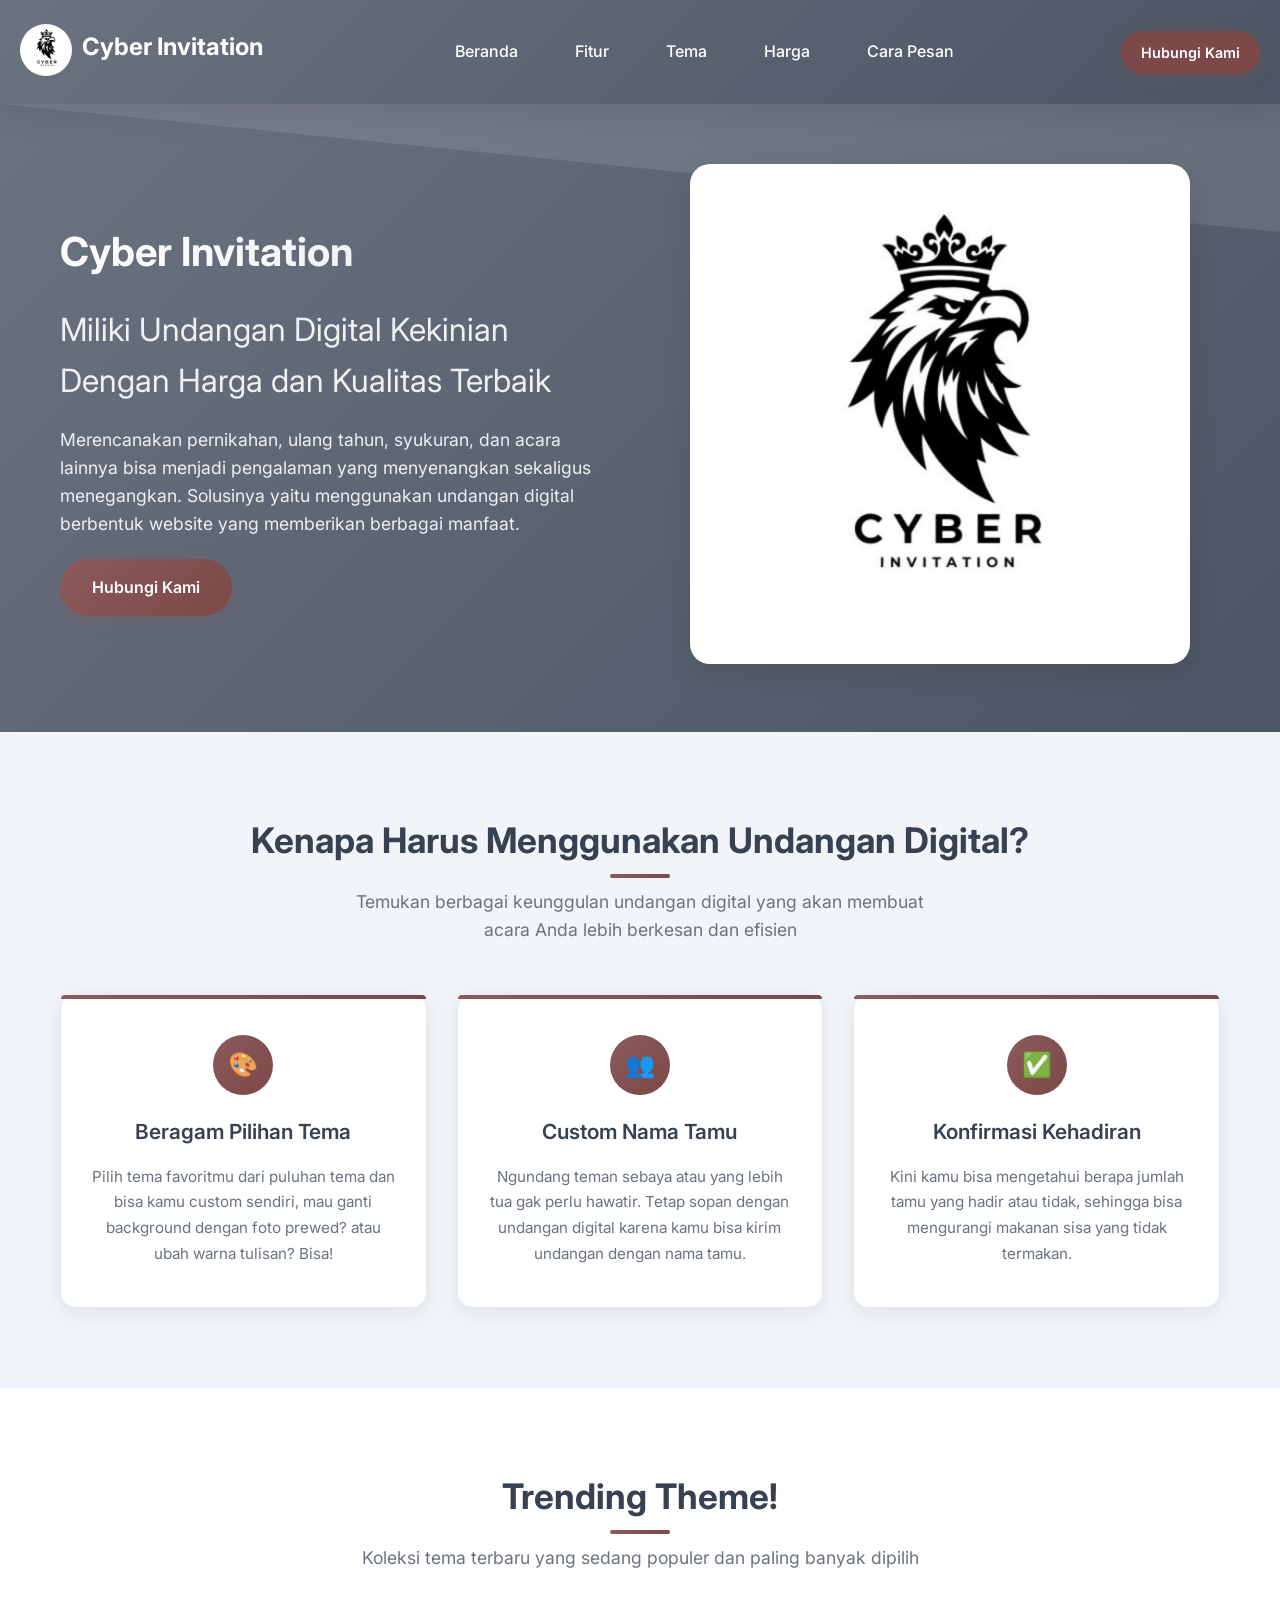
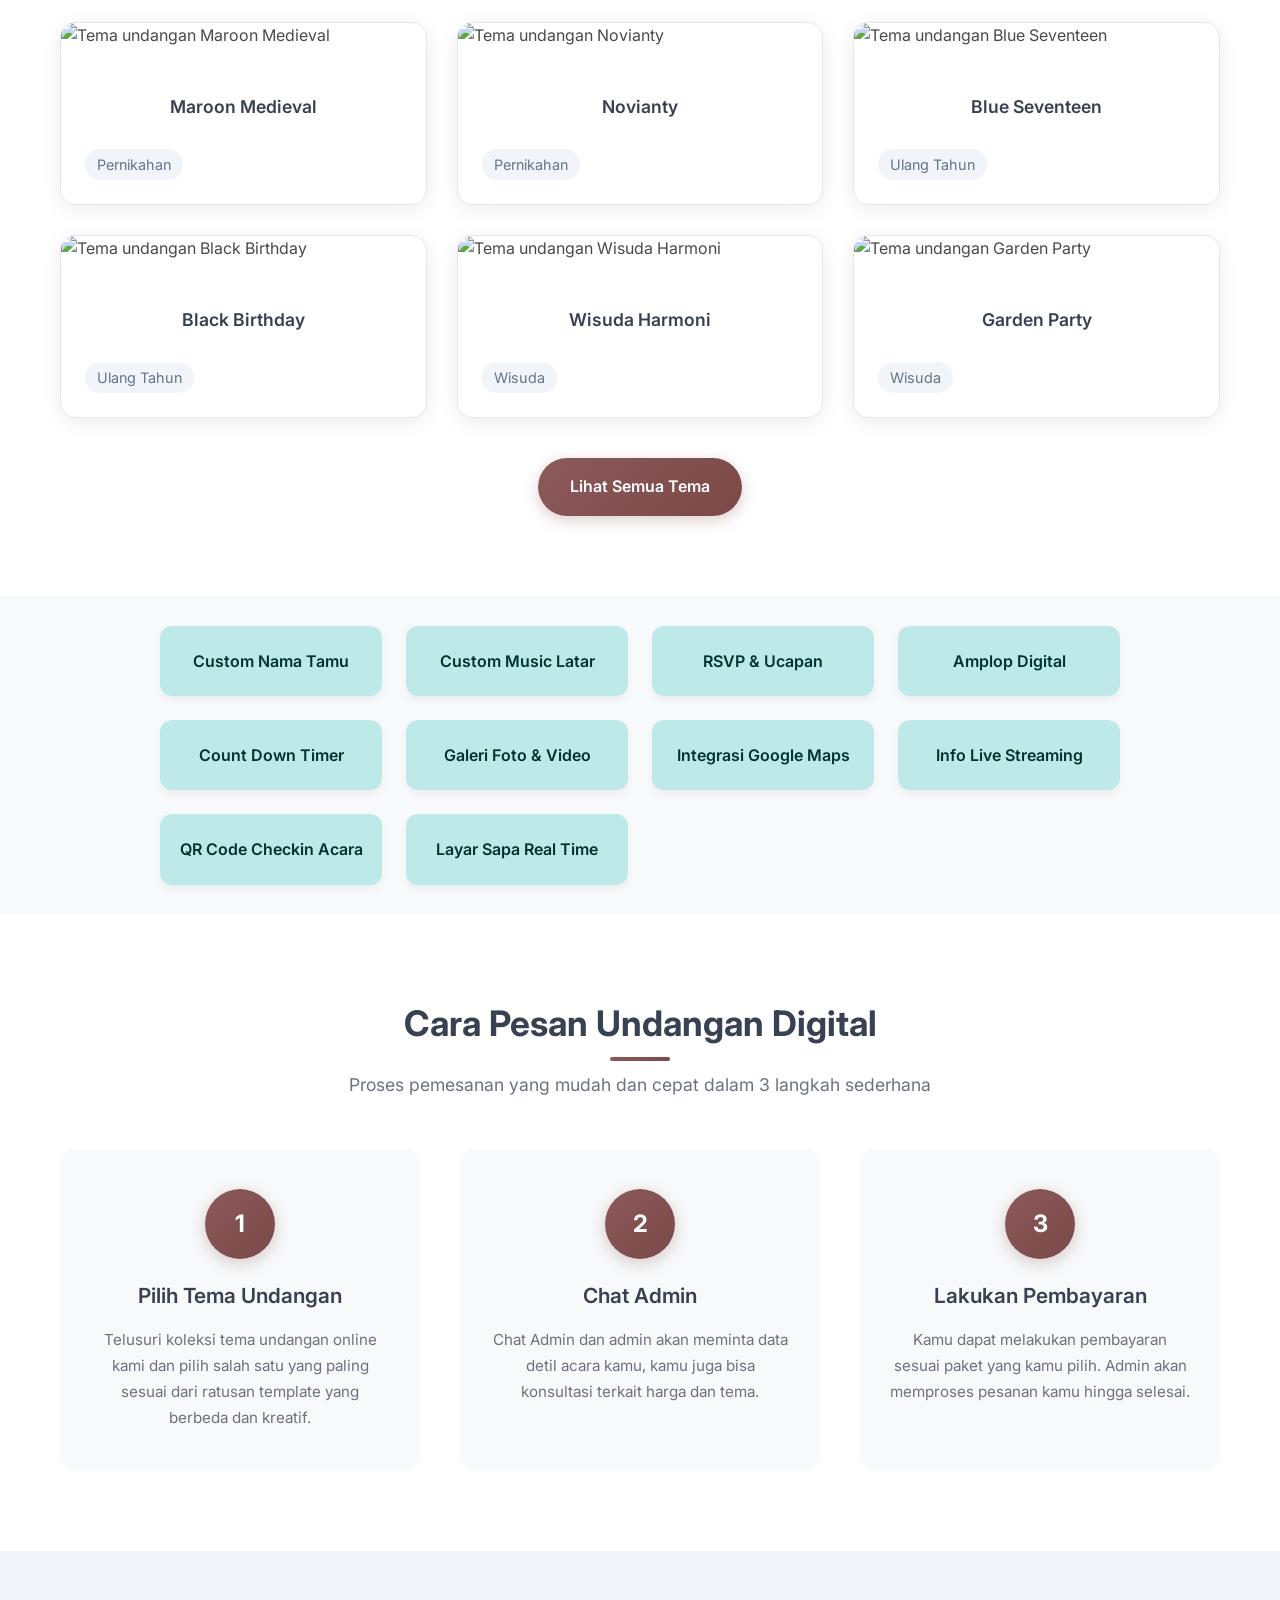
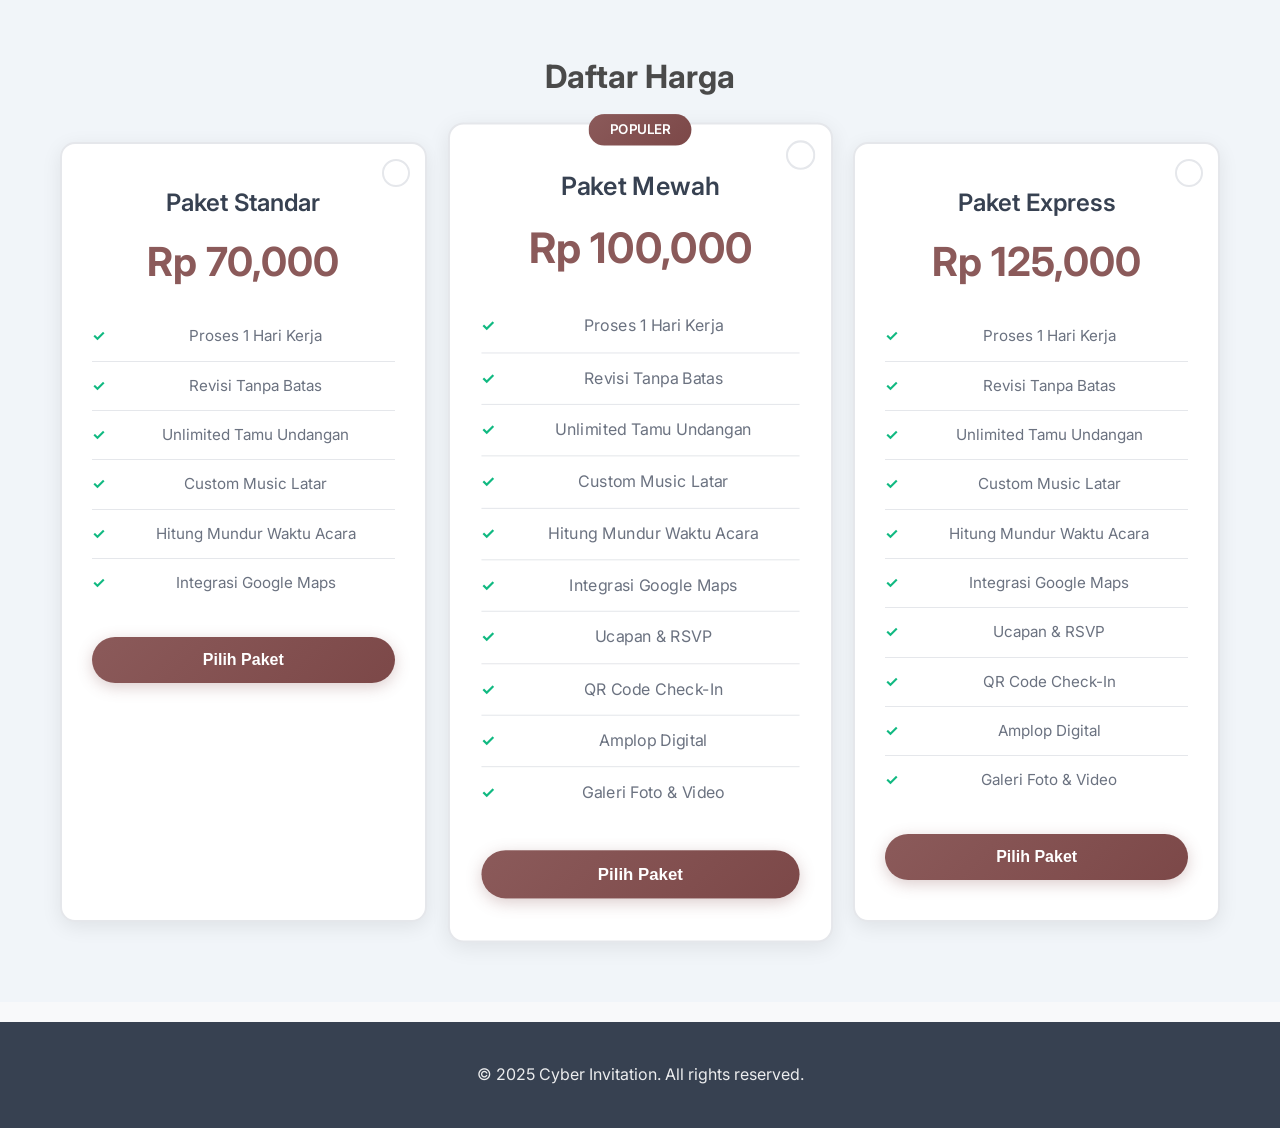
==== index.html @ a854897a "yayaya" ====
<!DOCTYPE html>
<html lang="id">
<head>
    <meta charset="UTF-8">
    <meta name="viewport" content="width=device-width, initial-scale=1.0">
    <title>Cyber Invitation - Undangan Digital Website Terbaik</title>
    <meta name="description" content="Buat undangan digital kekinian dengan harga terjangkau. Fitur lengkap: custom nama tamu, tema beragam, RSVP, amplop digital, dan banyak lagi.">
    <meta name="keywords" content="undangan digital, undangan online, wedding invitation, undangan pernikahan, cyber invitation">
    <script src="https://unpkg.com/lucide@latest"></script>
    
    <!-- Open Graph / Facebook -->
    <meta property="og:type" content="website">
    <meta property="og:title" content="Cyber Invitation - Undangan Digital Website">
    <meta property="og:description" content="Miliki undangan digital kekinian dengan harga dan kualitas terbaik">
    <meta property="og:image" content="/images/favicon.ico">

    <!-- Favicon -->
    <link rel="icon" type="image/x-icon" href="/images/favicon.ico">

    <!-- Alternatif untuk dukungan penuh -->
    <link rel="shortcut icon" href="/images/favicon.ico" type="image/x-icon">

    
    <!-- Preconnect for better performance -->
    <link rel="preconnect" href="https://fonts.googleapis.com">
    <link rel="preconnect" href="https://fonts.gstatic.com" crossorigin>
    <link href="https://fonts.googleapis.com/css2?family=Inter:wght@300;400;500;600;700&display=swap" rel="stylesheet">
    <link rel="stylesheet" href="/styles.css">
</head> <!-- Closing head tag added here -->

<body> <!-- Body tag added here -->
<!-- Navigation Bar -->
    <nav class="navbar" role="navigation" aria-label="Main navigation">
        <div class="navbar-container">
            <a href="/index.html" class="logo" aria-label="Cyber Invitation Home">
                <span class="logo-icon"><img style="width: 52px; height: 52px; border-radius: 100%; margin-top: 9px;" src="/images/CyberInv.Png" alt=""></span>
                <span style="margin-bottom: 9px;">Cyber Invitation</span>
            </a>

            <ul class="nav-links" role="menubar">
                <li role="none"><a href="#home" role="menuitem">Beranda</a></li>
                <li role="none"><a href="#features" role="menuitem">Fitur</a></li>
                <li role="none"><a href="#themes" role="menuitem">Tema</a></li>
                <li role="none"><a href="#pricing" role="menuitem">Harga</a></li>
                <li role="none"><a href="#how-to-order" role="menuitem">Cara Pesan</a></li>
            </ul>
            
            <a href="https://api.whatsapp.com/send/?phone=%2B6287845287592&text=Halo%2C%20saya%20tertarik%20dengan%20layanan%20undangan%20digital%20Cyber%20Invitation&type=phone_number&app_absent=0" class="nav-button" aria-label="Hubungi kami melalui WhatsApp">
                Hubungi Kami
            </a>
            
            <button class="hamburger" aria-label="Toggle navigation menu" aria-expanded="false">
                <span></span>
                <span></span>
                <span></span>
            </button>
        </div>
    </nav>
    
    <!-- Mobile Navigation -->
    <div class="overlay"></div>
    <div class="mobile-nav">
        <button class="close-btn" aria-label="Close navigation menu">×</button>
        <ul class="mobile-nav-links" role="menu">
            <li role="none"><a href="index.html#home" role="menuitem">Beranda</a></li>
            <li role="none"><a href="index.html#features" role="menuitem">Fitur</a></li>
            <li role="none"><a href="index.html#themes" role="menuitem">Tema</a></li>
            <li role="none"><a href="index.html#pricing" role="menuitem">Harga</a></li>
            <li role="none"><a href="index.html#how-to-order" role="menuitem">Cara Pesan</a></li>
            <li role="none">
                <a href="https://api.whatsapp.com/send/?phone=%2B6287845287592&text=Halo%2C%20saya%20tertarik%20dengan%20layanan%20undangan%20digital%20Cyber%20Invitation&type=phone_number&app_absent=0" class="nav-button" role="menuitem">
                    Hubungi Kami
                </a>
            </li>
        </ul>
    </div>

    <!-- Header -->
    <header id="home" class="header" role="banner">
        <div class="container">
            <div class="header-content">
                <div class="header-text loading">
                    <h1>Cyber Invitation</h1>
                    <p style="font-size: 32px;">Miliki Undangan Digital Kekinian Dengan Harga dan Kualitas Terbaik</p>
                    <p>Merencanakan pernikahan, ulang tahun, syukuran, dan acara lainnya bisa menjadi pengalaman yang menyenangkan sekaligus menegangkan. Solusinya yaitu menggunakan undangan digital berbentuk website yang memberikan berbagai manfaat.</p>
                    <a href="https://api.whatsapp.com/send/?phone=%2B6287845287592&text=Halo%2C%20saya%20tertarik%20dengan%20layanan%20undangan%20digital%20Cyber%20Invitation&type=phone_number&app_absent=0" class="cta-button" aria-label="Hubungi kami melalui WhatsApp">
                        Hubungi Kami
                    </a>
                </div>
                <div class="header-image loading">
                    <img src="/images/CyberInv.Png" alt="Contoh undangan digital Cyber Invitation yang elegan dan modern" width="500" height="600">
                </div>
            </div>
        </div>
    </header>

    <!-- Features Section -->
    <section class="features" aria-labelledby="features-title" id="features">
        <div class="container">
            <h2 id="features-title" class="section-title">Kenapa Harus Menggunakan Undangan Digital?</h2>
            <p class="section-subtitle">Temukan berbagai keunggulan undangan digital yang akan membuat acara Anda lebih berkesan dan efisien</p>
            <div class="features-grid">
                <article class="feature-card loading">
                    <div class="feature-icon" aria-hidden="true">🎨</div>
                    <h3>Beragam Pilihan Tema</h3>
                    <p>Pilih tema favoritmu dari puluhan tema dan bisa kamu custom sendiri, mau ganti background dengan foto prewed? atau ubah warna tulisan? Bisa!</p>
                </article>
                <article class="feature-card loading">
                    <div class="feature-icon" aria-hidden="true">👥</div>
                    <h3>Custom Nama Tamu</h3>
                    <p>Ngundang teman sebaya atau yang lebih tua gak perlu hawatir. Tetap sopan dengan undangan digital karena kamu bisa kirim undangan dengan nama tamu.</p>
                </article>
                <article class="feature-card loading">
                    <div class="feature-icon" aria-hidden="true">✅</div>
                    <h3>Konfirmasi Kehadiran</h3>
                    <p>Kini kamu bisa mengetahui berapa jumlah tamu yang hadir atau tidak, sehingga bisa mengurangi makanan sisa yang tidak termakan.</p>
                </article>
            </div>
        </div>
    </section>

    <!-- Theme Gallery -->
    <section class="themes" aria-labelledby="themes-title" id="themes">
        <div class="container">
            <h2 id="themes-title" class="section-title">Trending Theme!</h2>
            <p class="section-subtitle">Koleksi tema terbaru yang sedang populer dan paling banyak dipilih</p>
            <div class="theme-grid">
                <article class="theme-card loading">
                    <img src="https://kuladigital.webinvit.id/themes/maroon-medieval/maroon-medieval.jpg" alt="Tema undangan Maroon Medieval" class="theme-image" width="300" height="200" loading="lazy">
                    <div class="theme-info">
                        <h3 class="theme-name">Maroon Medieval</h3>
                        <p class="theme-category">Pernikahan</p>
                    </div>
                    <div class="theme-overlay">
                        <div class="theme-overlay-content">
                            <h3>Maroon Medieval</h3>
                            <a href="https://kuladigital.webinvit.id/preview/maroon-medieval" class="view-demo-btn">Lihat Demo</a>
                        </div>
                    </div>
                </article>
                <article class="theme-card loading">
                    <img src="https://kuladigital.webinvit.id/themes/novianty/novianty.webp" alt="Tema undangan Novianty" class="theme-image" width="300" height="200" loading="lazy">
                    <div class="theme-info">
                        <h3 class="theme-name">Novianty</h3>
                        <p class="theme-category">Pernikahan</p>
                    </div>
                    <div class="theme-overlay">
                        <div class="theme-overlay-content">
                            <h3>Novianty</h3>
                            <a href="https://kuladigital.webinvit.id/preview/novianty" class="view-demo-btn">Lihat Demo</a>
                        </div>
                    </div>
                </article>
                <article class="theme-card loading">
                    <img src="https://kuladigital.webinvit.id/themes/blue-seventeen/blue-seventeen.jpg" alt="Tema undangan Blue Seventeen" class="theme-image" width="300" height="200" loading="lazy">
                        <div class="theme-info">
                            <h3 class="theme-name">Blue Seventeen</h3>
                            <p class="theme-category">Ulang Tahun</p>
                        </div>
                        <div class="theme-overlay">
                            <div class="theme-overlay-content">
                                <h3>Blue Seventeen</h3>
                                <a href="https://kuladigital.webinvit.id/preview/blue-seventeen" class="view-demo-btn">Lihat Demo</a>
                            </div>
                        </div>
                </article>
                <article class="theme-card loading">
                    <img src="https://kuladigital.webinvit.id/themes/black-birthday/black-birthday.webp" alt="Tema undangan Black Birthday" class="theme-image" width="300" height="200" loading="lazy">
                    <div class="theme-info">
                        <h3 class="theme-name">Black Birthday</h3>
                        <p class="theme-category">Ulang Tahun</p>
                    </div>
                    <div class="theme-overlay">
        <div class="theme-overlay-content">
            <h3>Black Birthday</h3>
            <a href="https://kuladigital.webinvit.id/preview/black-birthday" class="view-demo-btn">Lihat Demo</a>
        </div>
    </div>

                </article>
                <article class="theme-card loading">
                     <img src="https://kuladigital.webinvit.id/themes/wisuda-harmoni/wisuda-harmoni.jpg" alt="Tema undangan Wisuda Harmoni" class="theme-image" width="300" height="200" loading="lazy">
                        <div class="theme-info">
                            <h3 class="theme-name">Wisuda Harmoni</h3>
                            <p class="theme-category">Wisuda</p>
                        </div>
                            <div class="theme-overlay">
                            <div class="theme-overlay-content">
                                <a href="https://kuladigital.webinvit.id/preview/wisuda-harmoni" class="view-demo-btn">Lihat Demo</a>
                                <h3>Wisuda Harmoni</h3>
                            </div>
                        </div>
                </article>
                <article class="theme-card loading">
                    <img src="https://kuladigital.webinvit.id/themes/garden-party/garden-party.webp" alt="Tema undangan Garden Party" class="theme-image" width="300" height="200" loading="lazy">
                        <div class="theme-info">
                            <h3 class="theme-name">Garden Party</h3>
                            <p class="theme-category">Wisuda</p>
                        </div>
                            <div class="theme-overlay">
                            <div class="theme-overlay-content">
                                <a href="https://kuladigital.webinvit.id/preview/garden-party" class="view-demo-btn">Lihat Demo</a>
                                <h3>Garden Party</h3>
                            </div>
                        </div>
                </article>
            </div>
        <div style="text-align: center; margin-top: 40px;">
                <a href="/tema/tema.html" class="cta-button" aria-label="Lihat semua tema undangan digital">
                    Lihat Semua Tema
                </a>
            </div>
        </div>
    </section>

    <!-- Complete Features -->
     <div class="fitur-container">
    <div class="fitur-item">
      <i data-lucide="contact"></i>
      <p>Custom Nama Tamu</p>
    </div>
    <div class="fitur-item">
      <i data-lucide="music"></i>
      <p>Custom Music Latar</p>
    </div>
    <div class="fitur-item">
      <i data-lucide="message-square-text"></i>
      <p>RSVP & Ucapan</p>
    </div>
    <div class="fitur-item">
      <i data-lucide="wallet-cards"></i>
      <p>Amplop Digital</p>
    </div>
    <div class="fitur-item">
      <i data-lucide="clock"></i>
      <p>Count Down Timer</p>
    </div>
    <div class="fitur-item">
      <i data-lucide="image"></i>
      <p>Galeri Foto & Video</p>
    </div>
    <div class="fitur-item">
      <i data-lucide="map-pin"></i>
      <p>Integrasi Google Maps</p>
    </div>
    <div class="fitur-item">
      <i data-lucide="play-circle"></i>
      <p>Info Live Streaming</p>
    </div>
    <div class="fitur-item">
      <i data-lucide="qr-code"></i>
      <p>QR Code Checkin Acara</p>
    </div>
    <div class="fitur-item">
      <i data-lucide="rss"></i>
      <p>Layar Sapa Real Time</p>
    </div>
  </div>

    <!-- How to Order -->
    <section class="how-to-order" aria-labelledby="how-to-order-title" id="how-to-order">
        <div class="container">
            <h2 id="how-to-order-title" class="section-title">Cara Pesan Undangan Digital</h2>
            <p class="section-subtitle">Proses pemesanan yang mudah dan cepat dalam 3 langkah sederhana</p>
            <div class="steps">
                <article class="step loading">
                    <div class="step-number" aria-hidden="true">1</div>
                    <h3>Pilih Tema Undangan</h3>
                    <p>Telusuri koleksi tema undangan online kami dan pilih salah satu yang paling sesuai dari ratusan template yang berbeda dan kreatif.</p>
                </article>
                <article class="step loading">
                    <div class="step-number" aria-hidden="true">2</div>
                    <h3>Chat Admin</h3>
                    <p>Chat Admin dan admin akan meminta data detil acara kamu, kamu juga bisa konsultasi terkait harga dan tema.</p>
                </article>
                <article class="step loading">
                    <div class="step-number" aria-hidden="true">3</div>
                    <h3>Lakukan Pembayaran</h3>
                    <p>Kamu dapat melakukan pembayaran sesuai paket yang kamu pilih. Admin akan memproses pesanan kamu hingga selesai.</p>
                </article>
            </div>
        </div>
    </section>

    <!-- Pricing -->
   <section class="pricing" id="pricing">
        <div class="container">
            <h2 class="pricing-title">Daftar Harga</h2>
            <div class="pricing-grid">
                <div class="pricing-card" data-package="standar">
                    <h3>Paket Standar</h3>
                    <div class="price">Rp 70,000</div>
                    <ul class="pricing-features">
                        <li>Proses 1 Hari Kerja</li>
                        <li>Revisi Tanpa Batas</li>
                        <li>Unlimited Tamu Undangan</li>
                        <li>Custom Music Latar</li>
                        <li>Hitung Mundur Waktu Acara</li>
                        <li>Integrasi Google Maps</li>
                    </ul>
                    <button class="pricing-button" onclick="selectPackage('standar')">Pilih Paket</button>
                </div>
                <div class="pricing-card" data-package="mewah">
                    <h3>Paket Mewah</h3>
                    <div class="price">Rp 100,000</div>
                    <ul class="pricing-features">
                        <li>Proses 1 Hari Kerja</li>
                        <li>Revisi Tanpa Batas</li>
                        <li>Unlimited Tamu Undangan</li>
                        <li>Custom Music Latar</li>
                        <li>Hitung Mundur Waktu Acara</li>
                        <li>Integrasi Google Maps</li>
                        <li>Ucapan & RSVP</li>
                        <li>QR Code Check-In</li>
                        <li>Amplop Digital</li>
                        <li>Galeri Foto & Video</li>
                    </ul>
                    <button class="pricing-button" onclick="selectPackage('mewah')">Pilih Paket</button>
                </div>
                <div class="pricing-card" data-package="express">
                    <h3>Paket Express</h3>
                    <div class="price">Rp 125,000</div>
                    <ul class="pricing-features">
                        <li>Proses 1 Hari Kerja</li>
                        <li>Revisi Tanpa Batas</li>
                        <li>Unlimited Tamu Undangan</li>
                        <li>Custom Music Latar</li>
                        <li>Hitung Mundur Waktu Acara</li>
                        <li>Integrasi Google Maps</li>
                        <li>Ucapan & RSVP</li>
                        <li>QR Code Check-In</li>
                        <li>Amplop Digital</li>
                        <li>Galeri Foto & Video</li>
                    </ul>
                    <button class="pricing-button" onclick="selectPackage('express')">Pilih Paket</button>
                </div>
            </div>
        </div>
    </section>

    <!-- Footer -->
    <footer class="footer">
        <div class="container">
            <p>&copy; 2025 Cyber Invitation. All rights reserved.</p>
        </div>
    </footer>

    <script>
         let selectedPackage = null;

        function selectPackage(packageName) {
            // Remove selected class from all cards
            document.querySelectorAll('.pricing-card').forEach(card => {
                card.classList.remove('selected');
            });
            
            // Add selected class to clicked card
            const selectedCard = document.querySelector(`[data-package="${packageName}"]`);
            selectedCard.classList.add('selected');
            
            // Store selected package
            selectedPackage = packageName;
            
            // Optional: You can add additional logic here
            console.log(`Selected package: ${packageName}`);
            
            // Redirect to WhatsApp with selected package
            const whatsappMessages = {
            'standar': 'Halo%20Admin%20Arka%2C%20saya%20mau%20order%20Paket%20Standar.%20Mohon%20informasikan%20detail%20dan%20cara%20pembayarannya%20ya.%20Terima%20kasih.',
            'mewah': 'Halo%20Admin%20Arka%2C%20saya%20mau%20order%20Paket%20Mewah.%20Mohon%20informasikan%20detail%20lengkap%20dan%20langkah%20pembayarannya.%20Terima%20kasih%20banyak.',
            'express': 'Halo%20Admin%20Arka%2C%20saya%20mau%20order%20Paket%20Express.%20Mohon%20info%20detail%20layanan%20dan%20cara%20pembayarannya.%20Terima%20kasih.'
        };

            
            const whatsappUrl = `https://api.whatsapp.com/send/?phone=%2B6287845287592&text=${whatsappMessages[packageName]}&type=phone_number&app_absent=0`;
            window.open(whatsappUrl, '_blank');
        }

        // Add click event listeners to cards for better UX
        document.querySelectorAll('.pricing-card').forEach(card => {
            card.addEventListener('click', function(e) {
                // Don't trigger if button was clicked
                if (e.target.classList.contains('pricing-button')) {
                    return;
                }
                
                const packageName = this.dataset.package;
                
                // Remove selected class from all cards
                document.querySelectorAll('.pricing-card').forEach(c => {
                    c.classList.remove('selected');
                });
                
                // Add selected class to clicked card
                this.classList.add('selected');
                selectedPackage = packageName;
            });
        });
        
      // Mobile menu functionality
const hamburger = document.querySelector('.hamburger');
const mobileNav = document.querySelector('.mobile-nav');
const overlay = document.querySelector('.overlay');
const closeBtn = document.querySelector('.close-btn');
const mobileLinks = document.querySelectorAll('.mobile-nav-links a');

hamburger.addEventListener('click', () => {
    mobileNav.classList.add('active');
    overlay.classList.add('active');
    document.body.style.overflow = 'hidden';
});

closeBtn.addEventListener('click', () => {
    mobileNav.classList.remove('active');
    overlay.classList.remove('active');
    document.body.style.overflow = '';
});

overlay.addEventListener('click', () => {
    mobileNav.classList.remove('active');
    overlay.classList.remove('active');
    document.body.style.overflow = '';
});

// Handle link clicks
mobileLinks.forEach(link => {
    link.addEventListener('click', function(e) {
        // Prevent default if it's an anchor link
        if (this.getAttribute('href').startsWith('#')) {
            e.preventDefault();
            
            const target = document.querySelector(this.getAttribute('href'));
            if (target) {
                window.scrollTo({
                    top: target.offsetTop - 80,
                    behavior: 'smooth'
                });
            }
        }
        
        // Close mobile menu
        mobileNav.classList.remove('active');
        overlay.classList.remove('active');
        document.body.style.overflow = '';
        
        // Remove active class from all links
        mobileLinks.forEach(l => l.classList.remove('active-link'));
        
        // Add active class to clicked link
        this.classList.add('active-link');
    });
});

// Optional: Set initial active link based on current URL
function setActiveLink() {
    const currentHash = window.location.hash;
    if (currentHash) {
        mobileLinks.forEach(link => {
            link.classList.remove('active-link');
            if (link.getAttribute('href') === currentHash) {
                link.classList.add('active-link');
            }
        });
    }
}

// Call on page load and when hash changes
window.addEventListener('load', setActiveLink);
window.addEventListener('hashchange', setActiveLink);

        lucide.createIcons();
    </script>
</body>
</html>
---- styles.css ----
/* ================== ROOT VARIABLES ================== */
:root {
  /* Color Variables */
  --primary-color: #8b5a5a;
  --primary-dark: #7c4848;
  --secondary-color: #6b7280;
  --secondary-dark: #4b5563;
  --accent-color: #374151;
  --light-bg: #f8f9fa;
  --light-gray: #f1f5f9;
  --border-color: #e5e7eb;
  --text-color: #4a4a4a;
  --text-light: #6b7280;
  --white: #ffffff;
  --success-color: #10b981;
  
  
  /* Shadow Variables */
  --shadow-light: 0 5px 20px rgba(0,0,0,0.08);
  --shadow-medium: 0 8px 30px rgba(0,0,0,0.1);
  --shadow-heavy: 0 6px 20px rgba(0,0,0,0.3);
  
  /* Shape Variables */
  --border-radius: 15px;
  --border-radius-small: 10px;
  
  /* Animation Variables */
  --transition: all 0.3s cubic-bezier(0.4, 0, 0.2, 1);
}

html {
  scroll-behavior: smooth;
}

/* ================== BASE STYLES ================== */
* {
  margin: 0;
  padding: 0;
  box-sizing: border-box;
}

body {
  font-family: 'Inter', -apple-system, BlinkMacSystemFont, 'Segoe UI', Roboto, sans-serif;
  line-height: 1.6;
  color: var(--text-color);
  background-color: var(--light-bg);
  scroll-behavior: smooth;
  padding: 0;
}

/* Container for centering content */
.container {
  max-width: 1200px;
  margin: 0 auto;
  padding: 0 20px;
}


.fitur-container {
  display: grid;
  grid-template-columns: repeat(auto-fit, minmax(200px, 1fr));
  gap: 24px;
  max-width: 1000px;
  margin: 10px auto;
  padding: 20px;
}

.fitur-item {
  background-color: #bdeae8;
  border-radius: 12px;
  padding: 24px 16px;
  text-align: center;
  transition: transform 0.3s ease, box-shadow 0.3s ease;
  box-shadow: 0 4px 8px rgba(0, 0, 0, 0.05);
}

.fitur-item:hover {
  transform: translateY(-6px);
  box-shadow: 0 6px 12px rgba(0, 0, 0, 0.1);
}

.fitur-item i {
  width: 36px;
  height: 36px;
  color: #003333;
  margin-bottom: 12px;
}

.fitur-item p {
  color: #003333;
  font-weight: 600;
  font-size: 16px;
  margin: 0;
  line-height: 1.4;
}


/* ================== NAVIGATION BAR ================== */
.navbar {
  background: linear-gradient(135deg, var(--secondary-color) 0%, var(--secondary-dark) 100%);
  color: var(--white);
  padding: 15px 20px;
  position: sticky;
  top: 0;
  z-index: 1000;
  box-shadow: var(--shadow-medium);
}

.navbar-container {
  display: flex;
  justify-content: space-between;
  align-items: center;
}

/* Logo styles */
.logo {
  display: flex;
  align-items: center;
  font-size: 1.5rem;
  font-weight: 700;
  color: var(--white);
  text-decoration: none;
}

.logo-icon {
  margin-right: 10px;
  font-size: 1.8rem;
}

/* Navigation links */
.nav-links {
  display: flex;
  list-style: none;
  gap: 2rem;
}

.nav-links li {
  margin-left: 25px;
}

.nav-links a {
  color: var(--white);
  text-decoration: none;
  font-weight: 500;
  transition: var(--transition);
  position: relative;
  padding: 5px 0;
}

/* Navigation link hover effect */
.nav-links a::after {
  content: '';
  position: absolute;
  bottom: 0;
  left: 0;
  width: 0;
  height: 2px;
  background: var(--white);
  transition: var(--transition);
}

.nav-links a:hover::after {
  width: 100%;
}

/* Navigation button | Hubungi Kami Button */
.nav-button {
  display: inline-flex;
  align-items: center;
  justify-content: center;
  background: linear-gradient(135deg, var(--primary-dark), var(--primary-dark));
  color: var(--white);
  padding: 10px 20px;
  border-radius: 50px;
  font-weight: 600;
  transition: var(--transition);
  box-shadow: 0 4px 15px rgba(139, 90, 90, 0.3);
  border: none;
  font-size: 0.9rem;
  cursor: pointer;
  text-decoration: none;
}

.nav-button:hover {
  transform: translateY(-1px);
}

.theme-button-container {
    text-align: center;
    margin-top: 40px;
    width: 100%;
}

.theme-button-container .cta-button {
    display: inline-block; /* Makes the button respect text-align */
}

/* Hamburger menu (mobile) */
.hamburger {
  display: none;
  flex-direction: column;
  justify-content: space-around;
  width: 30px;
  height: 25px;
  background: transparent;
  border: none;
  cursor: pointer;
  padding: 0;
  z-index: 10;
}

.hamburger span {
  width: 100%;
  height: 3px;
  background-color: var(--white);
  border-radius: 10px;
  transition: var(--transition);
}

/* ================== MOBILE NAVIGATION ================== */
.mobile-nav{
  position: fixed;
  top: 0;
  right: -100%;
  height: 100vh;
  width: 280px;
  background: linear-gradient(135deg, var(--secondary-dark) 0%, var(--accent-color) 100%);
  z-index: 1000;
  padding: 80px 30px 30px;
  transition: var(--transition);
  box-shadow: -5px 0 15px rgba(0,0,0,0.2);
}

.mobile-nav.active {
  right: 0;
}

.mobile-nav-links::selection {
  background: rgb(199, 162, 0);
  color: var(--black);
}

.mobile-nav-links {
  list-style: none;
  margin-top: 30px;
}

.mobile-nav-links li {
  margin-bottom: 20px;
}

.mobile-nav-links a {
  color: var(--white);
  text-decoration: none;
  font-size: 1.1rem;
  font-weight: 500;
  display: block;
  padding: 10px;
  border-radius: var(--border-radius-small);
  transition: var(--transition);
}

.mobile-nav-links a:hover {
  background: rgba(255,255,255,0.1);
}

.mobile-nav-links a:active,
.mobile-nav-links a.active-link {
  background: rgb(255, 255, 255);
  color: var(--black);
  font-weight: bold;
  font-style: italic;
}

.close-btn {
  position: absolute;
  top: 20px;
  right: 20px;
  background: transparent;
  border: none;
  color: var(--white);
  font-size: 1.8rem;
  cursor: pointer;
}

/* Overlay for mobile menu */
.overlay {
  position: fixed;
  top: 0;
  left: 0;
  width: 100%;
  height: 100%;
  background: rgba(0,0,0,0.5);
  backdrop-filter: blur(5px);
  z-index: 999;
  display: none;
}

.overlay.active {
  display: block;
}

/* ================== HEADER SECTION ================== */
.header {
  background: linear-gradient(135deg, var(--secondary-color) 0%, var(--secondary-dark) 100%);
  color: var(--white);
  padding: 60px 0;
  position: relative;
  overflow: hidden;
  margin-top: 0;
}

.header::before {
  content: '';
  position: absolute;
  top: 0;
  left: 0;
  right: 0;
  bottom: 0;
  background: url('data:image/svg+xml,<svg xmlns="http://www.w3.org/2000/svg" viewBox="0 0 1000 100" fill="rgba(255,255,255,0.1)"><polygon points="0,0 1000,100 1000,0"/></svg>');
  background-size: cover;
  pointer-events: none;
}

.header-content {
  display: grid;
  grid-template-columns: 1fr 1fr;
  gap: 40px;
  align-items: center;
  position: relative;
  z-index: 1;
}

.header-text {
  animation-delay: 0.2s;
}

.header-image {
  text-align: center;
  animation-delay: 0.4s;
}

.header-image img {
  max-width: 100%;
  height: auto;
  border-radius: 20px;
  box-shadow: var(--shadow-medium);
  transition: var(--transition);
}

.header-image img:hover {
  transform: scale(1.05);
}

.header h1 {
  font-size: clamp(2rem, 4vw, 2.5rem);
  margin-bottom: 20px;
  font-weight: 700;
  background: linear-gradient(135deg, var(--white) 0%, #e5e7eb 100%);
  -webkit-background-clip: text;
  -webkit-text-fill-color: transparent;
  background-clip: text;
}

.header p {
  font-size: 1.1rem;
  margin-bottom: 20px;
  opacity: 0.9;
  font-weight: 400;
}

/* Call-to-action button */
.cta-button {
  display: inline-flex;
  align-items: center;
  justify-content: center;
  background: linear-gradient(135deg, var(--primary-color), var(--primary-dark));
  color: var(--white);
  padding: 16px 32px;
  text-decoration: none;
  border-radius: 50px;
  font-weight: 600;
  font-size: 1rem;
  transition: var(--transition);
  box-shadow: 0 4px 15px rgba(139, 90, 90, 0.3);
  position: relative;
  overflow: hidden;
}

.cta-button::before {
  content: '';
  position: absolute;
  top: 0;
  left: -100%;
  width: 100%;
  height: 100%;
  background: linear-gradient(90deg, transparent, rgba(255,255,255,0.2), transparent);
  transition: var(--transition);
}

.cta-button:hover::before {
  left: 100%;
}

.cta-button:hover {
  transform: translateY(-2px);
  box-shadow: var(--shadow-heavy);
}

/* ================== FEATURES SECTION ================== */
.features {
  padding: 80px 0;
  background: var(--light-gray);
}

.section-title {
  text-align: center;
  font-size: clamp(1.8rem, 4vw, 2.2rem);
  margin-bottom: 20px;
  color: var(--accent-color);
  font-weight: 700;
  position: relative;
}

.section-title::after {
  content: '';
  position: absolute;
  bottom: -10px;
  left: 50%;
  transform: translateX(-50%);
  width: 60px;
  height: 4px;
  background: linear-gradient(135deg, var(--primary-color), var(--primary-dark));
  border-radius: 2px;
}

.section-subtitle {
  text-align: center;
  font-size: 1.1rem;
  color: var(--text-light);
  margin-bottom: 50px;
  max-width: 600px;
  margin-left: auto;
  margin-right: auto;
}

.features-grid {
  display: grid;
  grid-template-columns: repeat(auto-fit, minmax(320px, 1fr));
  gap: 30px;
  margin-top: 50px;
}

.feature-card {
  background: var(--white);
  padding: 40px 30px;
  border-radius: var(--border-radius);
  text-align: center;
  box-shadow: var(--shadow-light);
  transition: var(--transition);
  border: 1px solid var(--border-color);
  position: relative;
}

.feature-card::before {
  content: '';
  position: absolute;
  top: 0;
  left: 0;
  right: 0;
  height: 4px;
  background: linear-gradient(135deg, var(--primary-color), var(--primary-dark));
  border-radius: var(--border-radius) var(--border-radius) 0 0;
}

.feature-card:hover {
  transform: translateY(-8px);
  box-shadow: var(--shadow-medium);
}

.feature-icon {
  width: 60px;
  height: 60px;
  background: linear-gradient(135deg, var(--primary-color), var(--primary-dark));
  border-radius: 50%;
  display: flex;
  align-items: center;
  justify-content: center;
  margin: 0 auto 20px;
  font-size: 24px;
  color: var(--white);
}

.feature-card h3 {
  color: var(--accent-color);
  margin-bottom: 15px;
  font-size: 1.3rem;
  font-weight: 600;
}

.feature-card p {
  color: var(--text-light);
  line-height: 1.7;
  font-size: 0.95rem;
}

/* ================== THEMES GALLERY ================== */
.themes {
  padding: 80px 0;
  background: var(--white);
}

.theme-grid {
  display: grid;
  grid-template-columns: repeat(auto-fit, minmax(280px, 1fr));
  gap: 30px;
}

.theme-card {
  background: var(--white);
  border-radius: var(--border-radius);
  overflow: hidden;
  box-shadow: var(--shadow-light);
  transition: var(--transition);
  border: 1px solid var(--border-color);
}

.theme-card:hover {
  transform: translateY(-5px);
  box-shadow: var(--shadow-medium);
}

.theme-card img {
  width: 100%;
  height: 200px;
  object-fit: cover;
  transition: var(--transition);
}

.theme-card:hover img {
  transform: scale(1.05);
}

.theme-card h3 {
  padding: 20px;
  text-align: center;
  color: var(--accent-color);
  font-size: 1.1rem;
  font-weight: 600;
}

.search-container {
            max-width: 600px;
            margin: 0 auto 3rem;
            position: relative;
        }

        .search-wrapper {
            position: relative;
            display: flex;
            align-items: center;
            background: white;
            border-radius: 50px;
            padding: 0.75rem 1.5rem;
            box-shadow: 0 4px 20px rgba(0, 0, 0, 0.1);
            border: 2px solid transparent;
            transition: all 0.3s ease;
        }

        .search-wrapper:focus-within {
            border-color: #2563eb;
            box-shadow: 0 8px 30px rgba(37, 99, 235, 0.2);
        }

        .search-icon {
            color: #64748b;
            margin-right: 0.75rem;
            font-size: 1.2rem;
        }

        .search-input {
            flex: 1;
            border: none;
            outline: none;
            font-size: 1rem;
            color: #374151;
            background: transparent;
        }

        .search-input::placeholder {
            color: #94a3b8;
        }

        .clear-search {
            background: none;
            border: none;
            color: #64748b;
            cursor: pointer;
            font-size: 1.2rem;
            padding: 0.25rem;
            border-radius: 50%;
            transition: all 0.3s ease;
            opacity: 0;
            visibility: hidden;
        }

        .clear-search.visible {
            opacity: 1;
            visibility: visible;
        }

        .clear-search:hover {
            background: #f1f5f9;
            color: #374151;
        }

        /* Filter Buttons */
        .filter-buttons {
            display: grid;
            justify-content: center;
            gap: 12px;
            margin-bottom: 3rem;
            grid-template-columns: repeat(auto-fit, minmax(200px, 1fr));
            width: 100%;
            padding: 10px 20px;
        }

        .filter-btn {
            background: white;
            border: 2px solid #e2e8f0;
            color: #64748b;
            padding: 10px 20px;
            border-radius: 5px;
            cursor: pointer;
            transition: all 0.3s ease;
            font-weight: 500;
            font-family: 'Inter', sans-serif;
            font-weight: 500;
            font-size: 14px;
        }

        .filter-btn:hover,
        .filter-btn.active {
            background: #000000;
            border-color: #000000;
            color: white;
            transform: translateY(-2px);
            box-shadow: 0 4px 15px rgba(37, 99, 235, 0.3);
        }

        .themes-grid {
            display: grid;
            grid-template-columns: repeat(auto-fit, minmax(300px, 1fr));
            gap: 2rem;
        }

        .theme-card {
            background: white;
            border-radius: 15px;
            overflow: hidden;
            box-shadow: 0 4px 20px rgba(0, 0, 0, 0.08);
            transition: all 0.3s ease;
            position: relative;
            cursor: pointer;
        }

        .theme-card:hover {
            transform: translateY(-5px);
            box-shadow: 0 12px 40px rgba(0, 0, 0, 0.15);
        }

        .theme-card.hidden {
            display: none;
        }

        .theme-image {
            width: 100%;
            height: 200px;
            object-fit: cover;
            transition: transform 0.3s ease;
        }

        .theme-card:hover .theme-image {
            transform: scale(1.05);
        }

        .theme-info {
            padding: 1.5rem;
        }

        .theme-name {
            font-size: 1.25rem;
            font-weight: 600;
            color: #1e293b;
            margin-bottom: 0.5rem;
        }

        .theme-category {
            color: #64748b;
            font-size: 0.9rem;
            background: #f1f5f9;
            padding: 0.25rem 0.75rem;
            border-radius: 15px;
            display: inline-block;
        }

        .theme-overlay {
            position: absolute;
            top: 0;
            left: 0;
            right: 0;
            bottom: 0;
            background: rgba(37, 99, 235, 0.9);
            display: flex;
            align-items: center;
            justify-content: center;
            opacity: 0;
            visibility: hidden;
            transition: all 0.3s ease;
        }

        .theme-card:hover .theme-overlay {
            opacity: 1;
            visibility: visible;
        }

        .theme-overlay-content {
            text-align: center;
            color: white;
        }

        .theme-overlay-content h3 {
            font-size: 1.5rem;
            margin-bottom: 1rem;
        }

        
        .themes-header {
            text-align: center;
            margin-bottom: 3rem;
        }

        .themes-header h2 {
            padding: 1rem 0;
            font-size: 2.5rem;
            font-weight: 700;
            color: #1e293b;
            margin-bottom: 1rem;
        }

        .themes-header p {
            font-size: 1.2rem;
            color: #64748b;
            max-width: 600px;
            margin: 0 auto;
        }

        .view-demo-btn {
            background: white;
            color: #2563eb;
            padding: 0.75rem 1.5rem;
            border-radius: 25px;
            text-decoration: none;
            font-weight: 500;
            transition: all 0.3s ease;
        }

        .view-demo-btn:hover {
            background: #f8fafc;
            transform: scale(1.05);
        }

        .no-results {
            text-align: center;
            padding: 3rem;
            color: #64748b;
            display: none;
        }

        .no-results.visible {
            display: block;
        }

        .no-results h3 {
            font-size: 1.5rem;
            margin-bottom: 1rem;
            color: #374151;
        }

        .no-results p {
            font-size: 1rem;
            color: #6b7280;
        }

/* ================== COMPLETE FEATURES ================== */
.complete-features {
  padding: 80px 0;
  background: var(--light-gray);
}

.features-list {
  display: grid;
  grid-template-columns: repeat(auto-fit, minmax(320px, 1fr));
  gap: 20px;
  margin-top: 40px;
}

.feature-item {
  background: var(--white);
  padding: 20px;
  border-radius: var(--border-radius-small);
  box-shadow: var(--shadow-light);
  display: flex;
  align-items: center;
  transition: var(--transition);
  border: 1px solid var(--border-color);
}

.feature-item:hover {
  transform: translateX(5px);
  box-shadow: var(--shadow-medium);
}

.feature-item::before {
  content: "✓";
  color: var(--success-color);
  font-weight: bold;
  margin-right: 15px;
  font-size: 1.2rem;
  flex-shrink: 0;
}

/* ================== HOW TO ORDER STEPS ================== */
.how-to-order {
  padding: 80px 0;
  background: var(--white);
}

.steps {
  display: grid;
  grid-template-columns: repeat(auto-fit, minmax(300px, 1fr));
  gap: 40px;
}

.step {
  text-align: center;
  padding: 40px 30px;
  background: var(--light-bg);
  border-radius: var(--border-radius);
  transition: var(--transition);
  position: relative;
}

.step:hover {
  transform: translateY(-5px);
  box-shadow: var(--shadow-light);
}

.step-number {
  display: inline-flex;
  align-items: center;
  justify-content: center;
  width: 70px;
  height: 70px;
  background: linear-gradient(135deg, var(--primary-color), var(--primary-dark));
  color: var(--white);
  border-radius: 50%;
  font-size: 1.5rem;
  font-weight: bold;
  margin-bottom: 20px;
  box-shadow: 0 4px 15px rgba(139, 90, 90, 0.3);
}

.step h3 {
  color: var(--accent-color);
  margin-bottom: 15px;
  font-size: 1.3rem;
  font-weight: 600;
}

.step p {
  color: var(--text-light);
  line-height: 1.7;
  font-size: 0.95rem;
}

/* ================== PRICING SECTION ================== */
.pricing {
  padding: 80px 0;
  background: var(--light-gray);
}

.pricing-title {
  font-size: 2rem;
  margin-bottom: 20px;
  text-align: center;
  padding: 20px;
}

.pricing-grid {
  display: grid;
  grid-template-columns: repeat(auto-fit, minmax(320px, 1fr));
  gap: 30px;
}

.pricing-card {
  background: var(--white);
  border-radius: var(--border-radius);
  padding: 40px 30px;
  text-align: center;
  box-shadow: var(--shadow-light);
  transition: var(--transition);
  border: 2px solid var(--border-color);
  position: relative;
  cursor: pointer;
  user-select: none;
}

.pricing-card.selected {
  border-color: var(--primary-color);
  box-shadow: 0 0 0 3px rgba(139, 90, 90, 0.2);
  transform: translateY(-5px);
}

/* Popular pricing card */
.pricing-card:nth-child(2) {
  transform: scale(1.05);
}

.pricing-card:nth-child(2)::before {
  content: 'POPULER';
  position: absolute;
  top: -10px;
  left: 50%;
  transform: translateX(-50%);
  background: linear-gradient(135deg, var(--primary-color), var(--primary-dark));
  color: var(--white);
  padding: 5px 20px;
  border-radius: 20px;
  font-size: 0.8rem;
  font-weight: 600;
}

.pricing-card:hover {
  transform: translateY(-5px);
  box-shadow: var(--shadow-medium);
}

.pricing-card:nth-child(2):hover {
  transform: scale(1.05) translateY(-5px);
}

.pricing-card.selected:nth-child(2) {
  transform: scale(1.05) translateY(-5px);
}

.pricing-card h3 {
  color: var(--accent-color);
  font-size: 1.5rem;
  margin-bottom: 20px;
  font-weight: 600;
}

.price {
  font-size: 2.5rem;
  font-weight: 700;
  color: var(--primary-color);
  margin-bottom: 30px;
  line-height: 1;
}

.pricing-features {
  list-style: none;
  margin-bottom: 30px;
}

.pricing-features li {
  padding: 12px 0;
  color: var(--text-light);
  font-size: 0.95rem;
  border-bottom: 1px solid var(--border-color);
  position: relative;
  padding-left: 25px;
}

.pricing-features li::before {
  content: "✓";
  position: absolute;
  left: 0;
  color: var(--success-color);
  font-weight: bold;
}

.pricing-features li:last-child {
  border-bottom: none;
}

.pricing-button {
  display: inline-flex;
  align-items: center;
  justify-content: center;
  background: linear-gradient(135deg, var(--primary-color), var(--primary-dark));
  color: var(--white);
  padding: 14px 28px;
  text-decoration: none;
  border-radius: 50px;
  font-weight: 600;
  transition: var(--transition);
  box-shadow: 0 4px 15px rgba(139, 90, 90, 0.3);
  width: 100%;
  border: none;
  font-size: 1rem;
  cursor: pointer;
}

.pricing-button:hover {
  transform: translateY(-2px);
  box-shadow: var(--shadow-heavy);
}

/* Pricing card selection indicator */
.pricing-card::after {
  content: '';
  position: absolute;
  top: 15px;
  right: 15px;
  width: 24px;
  height: 24px;
  border-radius: 50%;
  border: 2px solid var(--border-color);
  background: var(--white);
  transition: var(--transition);
}

.pricing-card.selected::after {
  background: var(--primary-color);
  border-color: var(--primary-color);
}

.pricing-card.selected::after {
  background-image: url("data:image/svg+xml,%3Csvg xmlns='http://www.w3.org/2000/svg' viewBox='0 0 24 24' fill='white'%3E%3Cpath d='M9 16.17L4.83 12l-1.42 1.41L9 19 21 7l-1.41-1.41z'/%3E%3C/svg%3E");
  background-size: 16px;
  background-position: center;
  background-repeat: no-repeat;
}

/* ================== FOOTER ================== */
.footer {
  background: var(--accent-color);
  color: var(--white);
  padding: 40px 0;
  margin-top: 20px;
  text-align: center;
}

.footer p {
  opacity: 0.9;
}

/* ================== ACCESSIBILITY ================== */
/* Screen reader only text */
.sr-only {
  position: absolute;
  width: 1px;
  height: 1px;
  padding: 0;
  margin: -1px;
  overflow: hidden;
  clip: rect(0, 0, 0, 0);
  white-space: nowrap;
  border: 0;
}

/* Focus styles for accessibility */
.cta-button:focus,
.pricing-button:focus,
.nav-button:focus {
  outline: 2px solid var(--primary-color);
  outline-offset: 2px;
}

/* Loading animation */
.loading {
  opacity: 0;
  transform: translateY(20px);
  animation: fadeInUp 0.8s ease forwards;
}

@keyframes fadeInUp {
  to {
    opacity: 1;
    transform: translateY(0);
  }
}

/* ================== RESPONSIVE DESIGN ================== */
@media (max-width: 968px) {
  .header-content {
    grid-template-columns: 1fr;
    gap: 30px;
    text-align: center;
  }
  
  .header-image {
    order: -1;
  }
  
  /* Navbar adjustments */
  .nav-links {
    display: none;
  }
  
  .nav-button {
    display: none;
  }
  
  .hamburger {
    display: flex;
  }

  .pricing-title {
    font-size: 2rem;
    margin-bottom: 20px;
    text-align: center;
  }
}

@media (max-width: 768px) {
  .container {
    padding: 0 15px;
  }
  
  .features-grid,
  .theme-grid,
  .features-list,
  .steps,
  .pricing-grid {
    grid-template-columns: 1fr;
  }
  
  .pricing-card:nth-child(2) {
    transform: none;
  }
  
  .pricing-card:nth-child(2):hover {
    transform: translateY(-5px);
  }
  
  .pricing-card.selected:nth-child(2) {
    transform: translateY(-5px);
  }

  .pricing-title {
    font-size: 2rem;
    margin-bottom: 20px;
    text-align: center;
  }

  .fitur-container {
    grid-template-columns: 1fr 1fr;
    padding: 10px 15px;
  }
}

@media (max-width: 480px) {
  .header {
    padding: 40px 0;
  }
  
  .feature-card,
  .step,
  .pricing-card {
    padding: 30px 20px;
  }
  
  .theme-card img {
    height: 150px;
  }
  
  .navbar-container {
    padding: 0 15px;
  }
  
  .logo {
    font-size: 1.2rem;
  }

  .pricing-title {
    font-size: 2rem;
    margin-bottom: 20px;
    text-align: center;
  }

  .fitur-container {
    grid-template-columns: 1fr 1fr;
    padding: 10px 15px;
  }

  .filter-buttons {
            display: grid;
            justify-content: center;
            gap: 12px;
            margin-bottom: 3rem;
            grid-template-columns: 1fr 1fr;
}
}
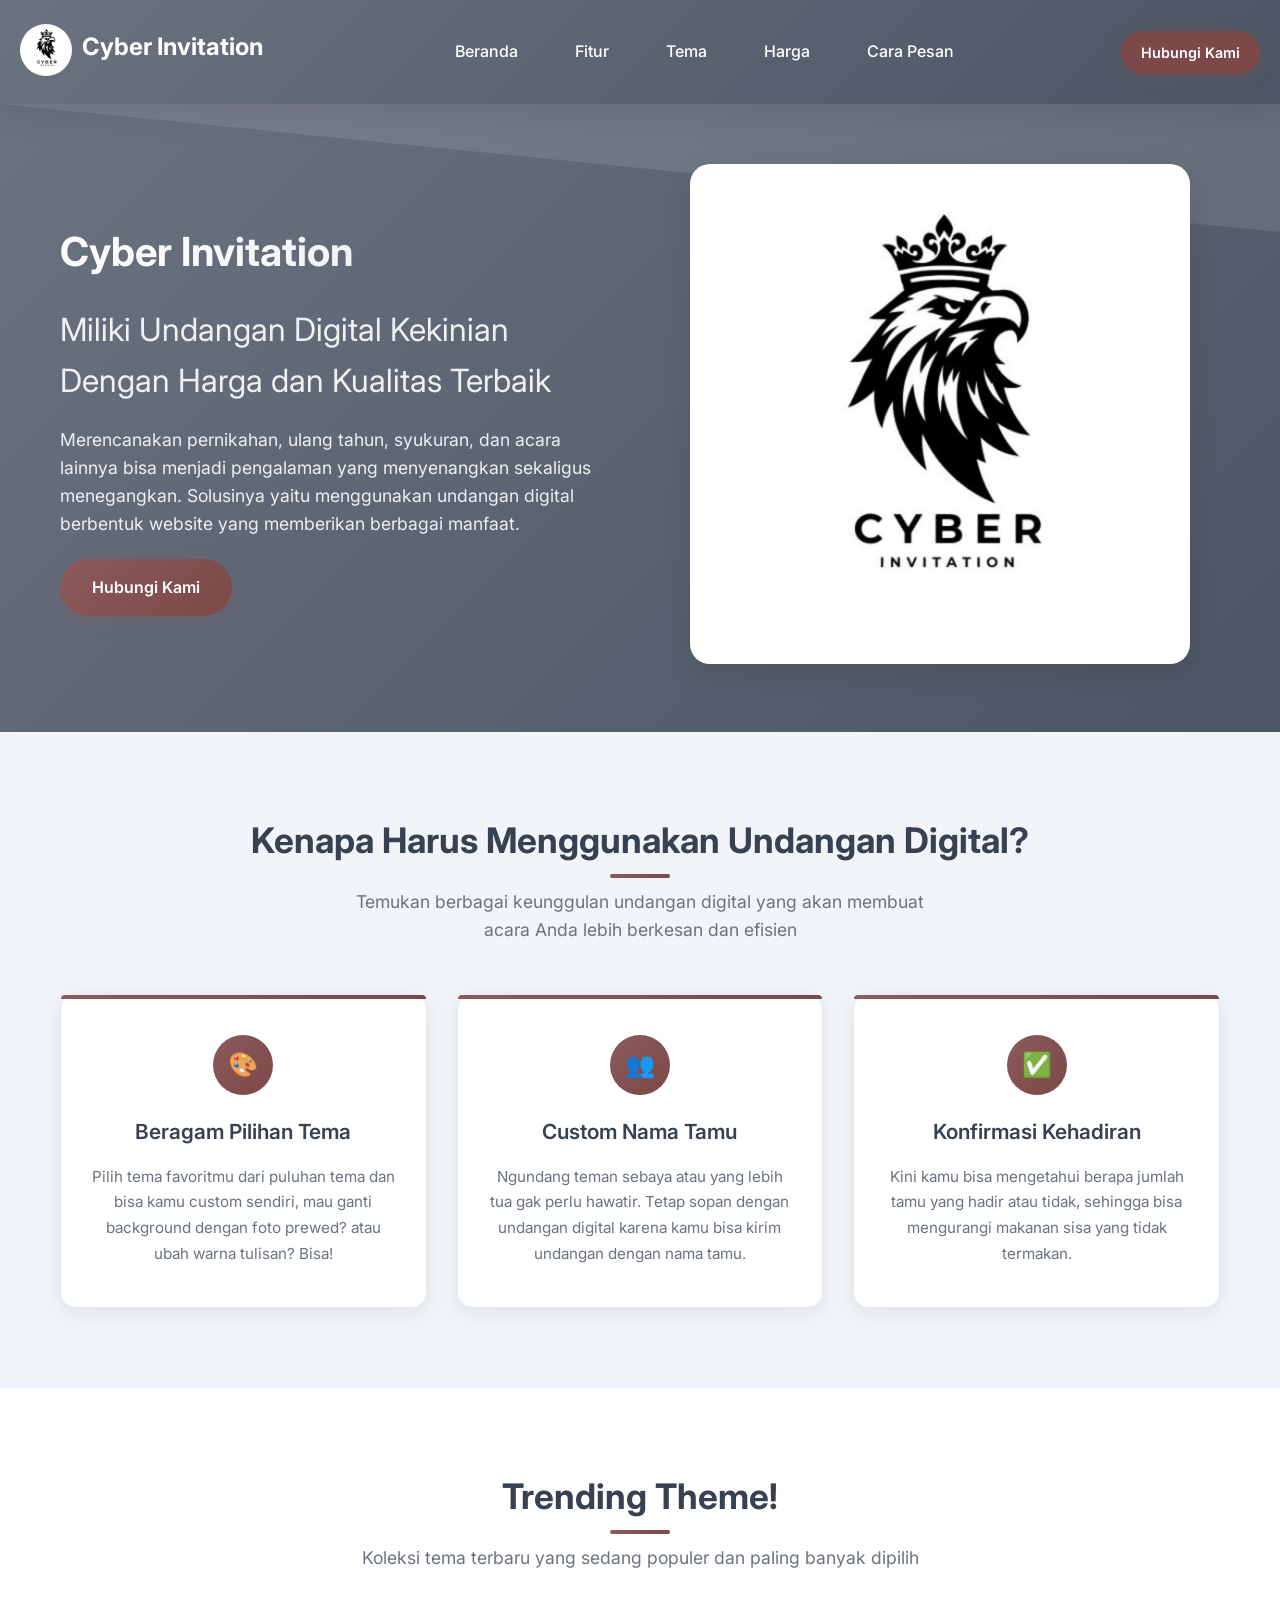
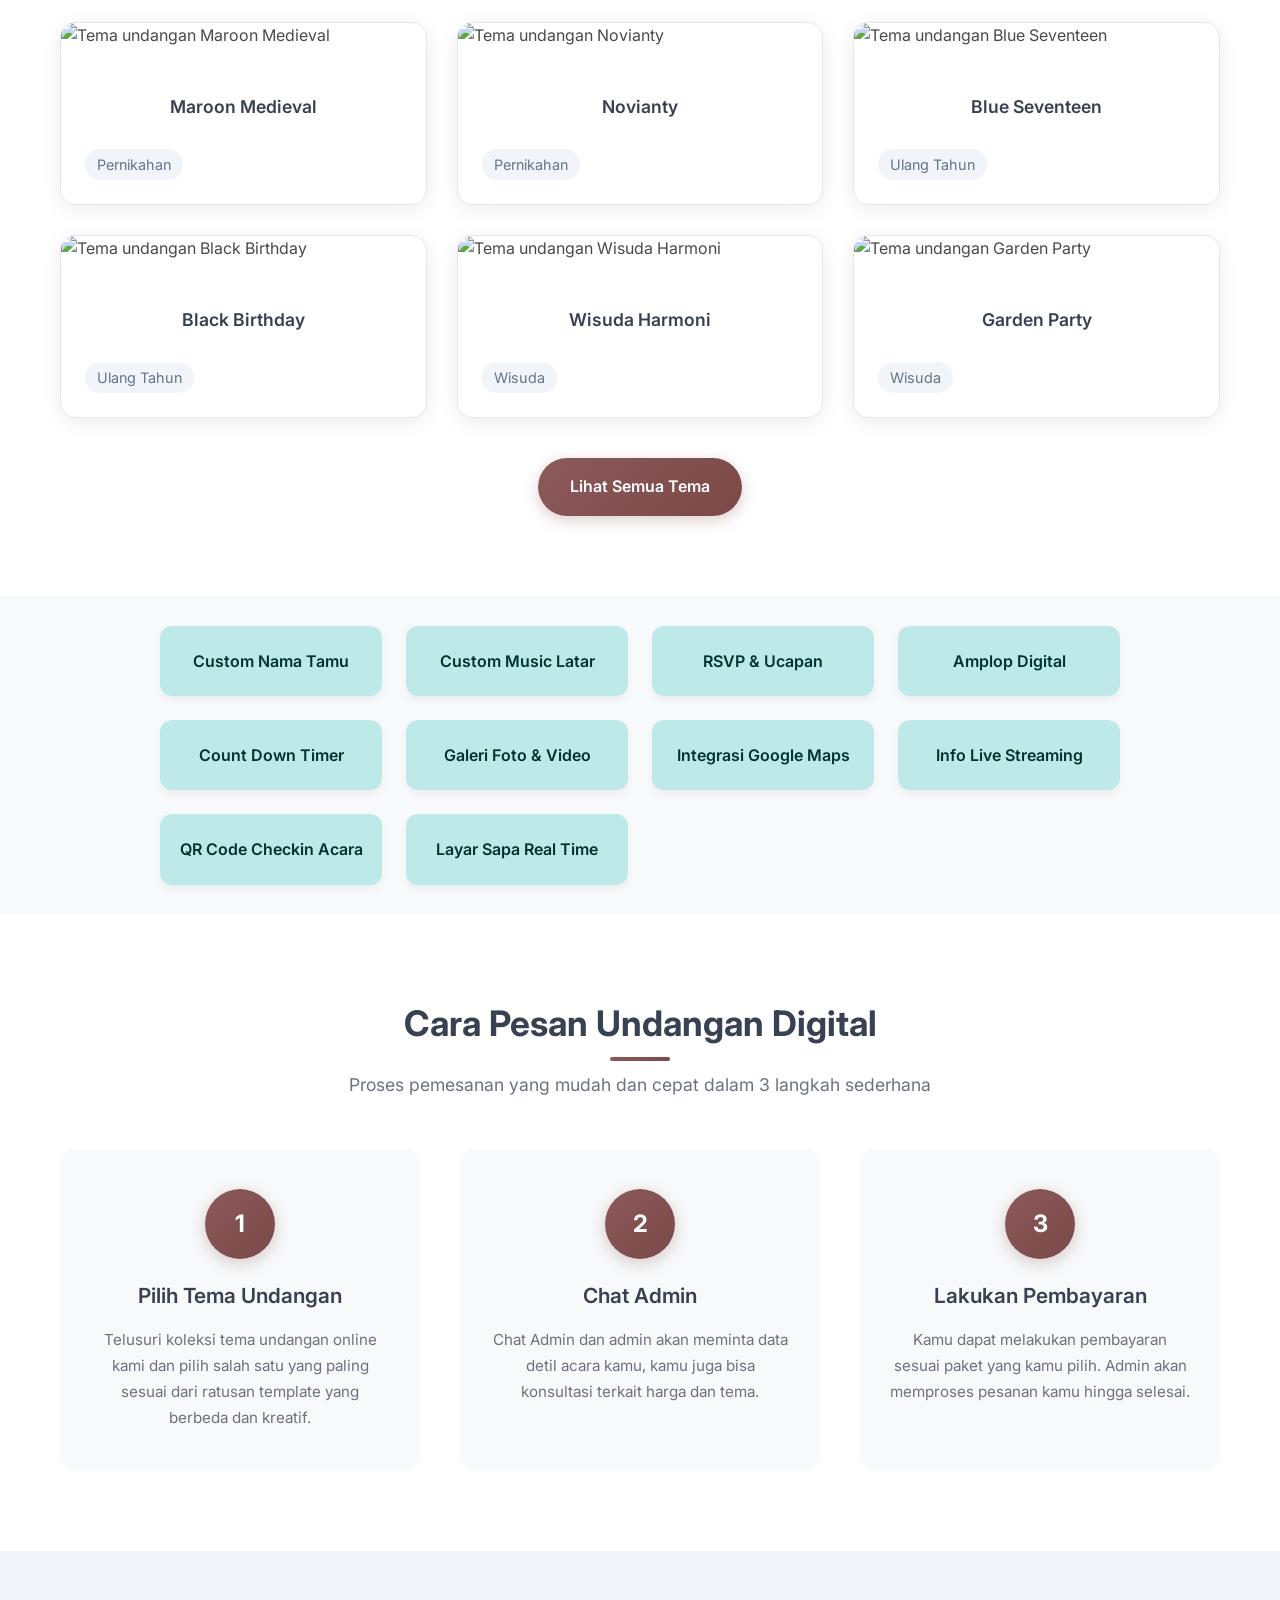
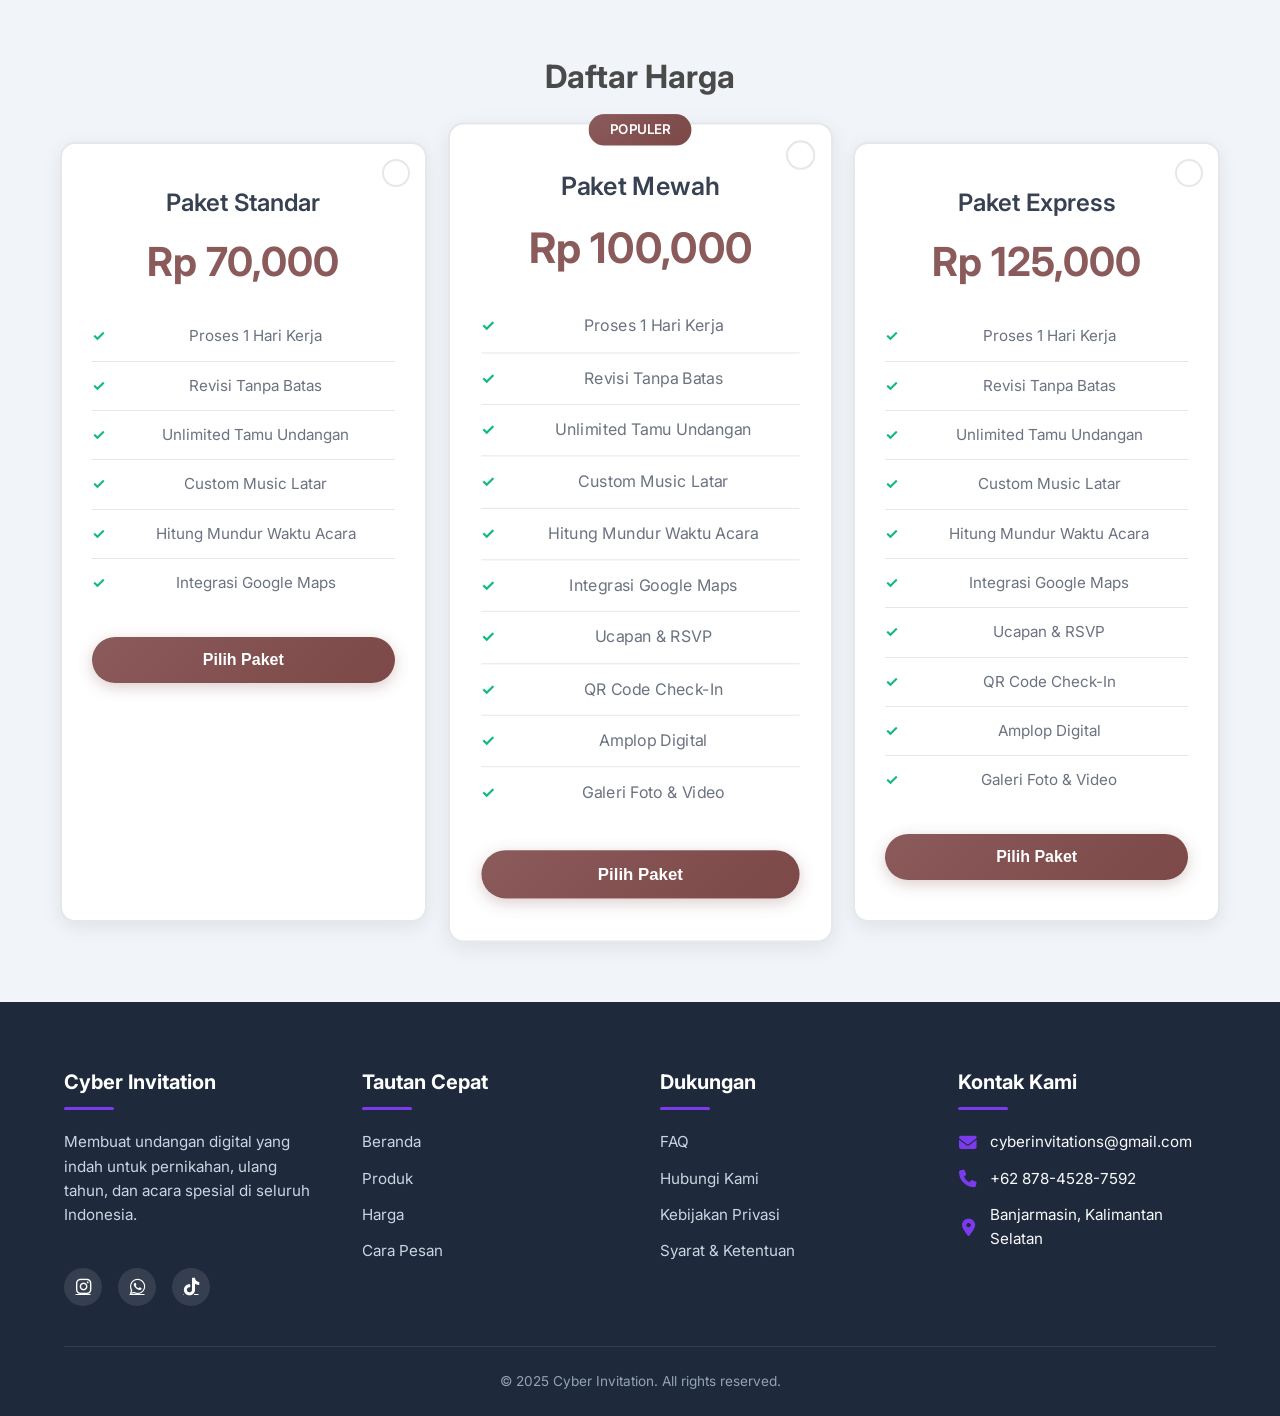
==== commit 6e6a7e2a: "New things" ====
--- a/index.html
+++ b/index.html
@@ -7,7 +7,8 @@
     <meta name="description" content="Buat undangan digital kekinian dengan harga terjangkau. Fitur lengkap: custom nama tamu, tema beragam, RSVP, amplop digital, dan banyak lagi.">
     <meta name="keywords" content="undangan digital, undangan online, wedding invitation, undangan pernikahan, cyber invitation">
     <script src="https://unpkg.com/lucide@latest"></script>
-    
+    <link rel="stylesheet" href="https://cdnjs.cloudflare.com/ajax/libs/font-awesome/6.4.0/css/all.min.css">
+
     <!-- Open Graph / Facebook -->
     <meta property="og:type" content="website">
     <meta property="og:title" content="Cyber Invitation - Undangan Digital Website">
@@ -62,6 +63,10 @@
     <div class="mobile-nav">
         <button class="close-btn" aria-label="Close navigation menu">×</button>
         <ul class="mobile-nav-links" role="menu">
+             <div style="display: flex; margin-left: 10px; margin-top: 20px;" class="logo-name">
+             <img style="width: 52px; height: 52px; border-radius: 100%; margin-bottom: 14px;" src="/images/CyberInv.Png" alt="">
+             <p style="display: flex; color: white; margin-top: 10px; margin-left: 8px;">Cyber Invitations</p>
+             </div>
             <li role="none"><a href="index.html#home" role="menuitem">Beranda</a></li>
             <li role="none"><a href="index.html#features" role="menuitem">Fitur</a></li>
             <li role="none"><a href="index.html#themes" role="menuitem">Tema</a></li>
@@ -339,136 +344,57 @@
     </section>
 
     <!-- Footer -->
-    <footer class="footer">
-        <div class="container">
-            <p>&copy; 2025 Cyber Invitation. All rights reserved.</p>
-        </div>
-    </footer>
-
-    <script>
-         let selectedPackage = null;
-
-        function selectPackage(packageName) {
-            // Remove selected class from all cards
-            document.querySelectorAll('.pricing-card').forEach(card => {
-                card.classList.remove('selected');
-            });
-            
-            // Add selected class to clicked card
-            const selectedCard = document.querySelector(`[data-package="${packageName}"]`);
-            selectedCard.classList.add('selected');
-            
-            // Store selected package
-            selectedPackage = packageName;
-            
-            // Optional: You can add additional logic here
-            console.log(`Selected package: ${packageName}`);
-            
-            // Redirect to WhatsApp with selected package
-            const whatsappMessages = {
-            'standar': 'Halo%20Admin%20Arka%2C%20saya%20mau%20order%20Paket%20Standar.%20Mohon%20informasikan%20detail%20dan%20cara%20pembayarannya%20ya.%20Terima%20kasih.',
-            'mewah': 'Halo%20Admin%20Arka%2C%20saya%20mau%20order%20Paket%20Mewah.%20Mohon%20informasikan%20detail%20lengkap%20dan%20langkah%20pembayarannya.%20Terima%20kasih%20banyak.',
-            'express': 'Halo%20Admin%20Arka%2C%20saya%20mau%20order%20Paket%20Express.%20Mohon%20info%20detail%20layanan%20dan%20cara%20pembayarannya.%20Terima%20kasih.'
-        };
-
-            
-            const whatsappUrl = `https://api.whatsapp.com/send/?phone=%2B6287845287592&text=${whatsappMessages[packageName]}&type=phone_number&app_absent=0`;
-            window.open(whatsappUrl, '_blank');
-        }
-
-        // Add click event listeners to cards for better UX
-        document.querySelectorAll('.pricing-card').forEach(card => {
-            card.addEventListener('click', function(e) {
-                // Don't trigger if button was clicked
-                if (e.target.classList.contains('pricing-button')) {
-                    return;
-                }
-                
-                const packageName = this.dataset.package;
-                
-                // Remove selected class from all cards
-                document.querySelectorAll('.pricing-card').forEach(c => {
-                    c.classList.remove('selected');
-                });
-                
-                // Add selected class to clicked card
-                this.classList.add('selected');
-                selectedPackage = packageName;
-            });
-        });
-        
-      // Mobile menu functionality
-const hamburger = document.querySelector('.hamburger');
-const mobileNav = document.querySelector('.mobile-nav');
-const overlay = document.querySelector('.overlay');
-const closeBtn = document.querySelector('.close-btn');
-const mobileLinks = document.querySelectorAll('.mobile-nav-links a');
-
-hamburger.addEventListener('click', () => {
-    mobileNav.classList.add('active');
-    overlay.classList.add('active');
-    document.body.style.overflow = 'hidden';
-});
-
-closeBtn.addEventListener('click', () => {
-    mobileNav.classList.remove('active');
-    overlay.classList.remove('active');
-    document.body.style.overflow = '';
-});
-
-overlay.addEventListener('click', () => {
-    mobileNav.classList.remove('active');
-    overlay.classList.remove('active');
-    document.body.style.overflow = '';
-});
-
-// Handle link clicks
-mobileLinks.forEach(link => {
-    link.addEventListener('click', function(e) {
-        // Prevent default if it's an anchor link
-        if (this.getAttribute('href').startsWith('#')) {
-            e.preventDefault();
-            
-            const target = document.querySelector(this.getAttribute('href'));
-            if (target) {
-                window.scrollTo({
-                    top: target.offsetTop - 80,
-                    behavior: 'smooth'
-                });
-            }
-        }
-        
-        // Close mobile menu
-        mobileNav.classList.remove('active');
-        overlay.classList.remove('active');
-        document.body.style.overflow = '';
-        
-        // Remove active class from all links
-        mobileLinks.forEach(l => l.classList.remove('active-link'));
-        
-        // Add active class to clicked link
-        this.classList.add('active-link');
-    });
-});
-
-// Optional: Set initial active link based on current URL
-function setActiveLink() {
-    const currentHash = window.location.hash;
-    if (currentHash) {
-        mobileLinks.forEach(link => {
-            link.classList.remove('active-link');
-            if (link.getAttribute('href') === currentHash) {
-                link.classList.add('active-link');
-            }
-        });
-    }
-}
-
-// Call on page load and when hash changes
-window.addEventListener('load', setActiveLink);
-window.addEventListener('hashchange', setActiveLink);
-
-        lucide.createIcons();
-    </script>
+     <footer>
+    <div class="container">
+        <div class="footer-grid">
+            <div class="footer-col">
+                <h3>Cyber Invitation</h3>
+                <p>Membuat undangan digital yang indah untuk pernikahan, ulang tahun, dan acara spesial di seluruh Indonesia.</p>
+                <div class="social-links">
+                    <a href="https://www.instagram.com/cyber_invitation/" target="_blank" aria-label="Instagram">
+                        <i class="fab fa-instagram"></i>
+                    </a>
+                    <a href="https://wa.me/6287845287592" target="_blank" aria-label="WhatsApp">
+                        <i class="fab fa-whatsapp"></i>
+                    </a>
+                    <a href="https://www.tiktok.com/@cyber.invitation?_t=ZS-8ymUFgvVO2W&_r=1" target="_blank" aria-label="TikTok">
+                        <i class="fab fa-tiktok"></i>
+                    </a>
+                </div>
+            </div>
+            <div class="footer-col">
+                <h3>Tautan Cepat</h3>
+                <ul class="footer-links">
+                    <li><a href="#">Beranda</a></li>
+                    <li><a href="#">Produk</a></li>
+                    <li><a href="#">Harga</a></li>
+                    <li><a href="#">Cara Pesan</a></li>
+                </ul>
+            </div>
+            <div class="footer-col">
+                <h3>Dukungan</h3>
+                <ul class="footer-links">
+                    <li><a href="#">FAQ</a></li>
+                    <li><a href="#">Hubungi Kami</a></li>
+                    <li><a href="#">Kebijakan Privasi</a></li>
+                    <li><a href="#">Syarat & Ketentuan</a></li>
+                </ul>
+            </div>
+            <div class="footer-col">
+                <h3>Kontak Kami</h3>
+                <ul class="footer-links">
+                    <li><i class="fas fa-envelope"></i> cyberinvitations@gmail.com</li>
+                    <li><i class="fas fa-phone"></i> +62 878-4528-7592</li>
+                    <li><i class="fas fa-map-marker-alt"></i> Banjarmasin, Kalimantan Selatan</li>
+                </ul>
+            </div>
+        </div>
+        <div class="copyright">
+            <p>&copy; <span id="current-year">2025</span> Cyber Invitation. All rights reserved.</p>
+        </div>
+    </div>
+</footer>
+
+    <script src="script.js"></script>
 </body>
 </html>
--- a/styles.css
+++ b/styles.css
@@ -1203,4 +1203,176 @@
             margin-bottom: 3rem;
             grid-template-columns: 1fr 1fr;
 }
+}
+
+/* Footer Styles */
+footer {
+    background-color: #1e293b;
+    color: #f8fafc;
+    padding: 4rem 0 1.5rem;
+    font-size: 0.95rem;
+    position: relative;
+}
+
+footer .container {
+    max-width: 1200px;
+    margin: 0 auto;
+    padding: 0 1.5rem;
+}
+
+.footer-grid {
+    display: grid;
+    grid-template-columns: repeat(auto-fit, minmax(220px, 1fr));
+    gap: 2.5rem;
+    margin-bottom: 2.5rem;
+}
+
+.footer-col {
+    display: flex;
+    flex-direction: column;
+}
+
+.footer-col h3 {
+    font-size: 1.25rem;
+    margin-bottom: 1.25rem;
+    color: #ffffff;
+    position: relative;
+    padding-bottom: 0.75rem;
+}
+
+.footer-col h3::after {
+    content: '';
+    position: absolute;
+    left: 0;
+    bottom: 0;
+    width: 50px;
+    height: 3px;
+    background-color: #7c3aed;
+    border-radius: 3px;
+}
+
+.footer-col p {
+    color: #cbd5e1;
+    line-height: 1.6;
+    margin-bottom: 1.5rem;
+}
+
+.footer-links {
+    list-style: none;
+    padding: 0;
+    margin: 0;
+}
+
+.footer-links li {
+    margin-bottom: 0.75rem;
+    display: flex;
+    align-items: center;
+}
+
+.footer-links li i {
+    margin-right: 0.75rem;
+    color: #7c3aed;
+    min-width: 20px;
+    text-align: center;
+    font-size: 1.1rem;
+}
+
+.footer-links a {
+    color: #cbd5e1;
+    text-decoration: none;
+    transition: all 0.3s ease;
+    display: inline-block;
+}
+
+.footer-links a:hover {
+    color: #ffffff;
+    transform: translateX(5px);
+}
+
+.social-links {
+    display: flex;
+    gap: 1rem;
+    margin-top: 1rem;
+}
+
+.social-links a {
+    color: #ffffff;
+    background-color: rgba(255, 255, 255, 0.1);
+    width: 38px;
+    height: 38px;
+    border-radius: 50%;
+    display: flex;
+    align-items: center;
+    justify-content: center;
+    transition: all 0.3s ease;
+    font-size: 1.1rem;
+}
+
+.social-links a:hover {
+    background-color: #7c3aed;
+    transform: translateY(-3px);
+}
+
+.copyright {
+    text-align: center;
+    padding-top: 1.5rem;
+    border-top: 1px solid rgba(255, 255, 255, 0.1);
+    color: #94a3b8;
+    font-size: 0.85rem;
+}
+
+/* Responsive Styles */
+@media (max-width: 768px) {
+    .footer-grid {
+        grid-template-columns: repeat(2, 1fr);
+        gap: 2rem;
+    }
+    
+    .footer-col {
+        margin-bottom: 1.5rem;
+    }
+    
+    .footer-col h3 {
+        margin-bottom: 1rem;
+    }
+    
+    .footer-col h3::after {
+        left: 50%;
+        transform: translateX(-50%);
+    }
+    
+    .footer-links {
+        display: flex;
+        flex-direction: column;
+        align-items: center;
+        text-align: center;
+    }
+    
+    .social-links {
+        justify-content: center;
+    }
+}
+
+@media (max-width: 480px) {
+    .footer-grid, .footer-col h3 {
+        grid-template-columns: 1fr;
+        text-align: center;
+    }
+    
+    .footer-col {
+        align-items: center;
+    }
+    
+    .footer-links li {
+        justify-content: center;
+    }
+    
+    .footer-links li i {
+        margin-right: 0.5rem;
+    }
+}
+
+/* Dynamic Year */
+#current-year {
+    display: inline-block;
 }
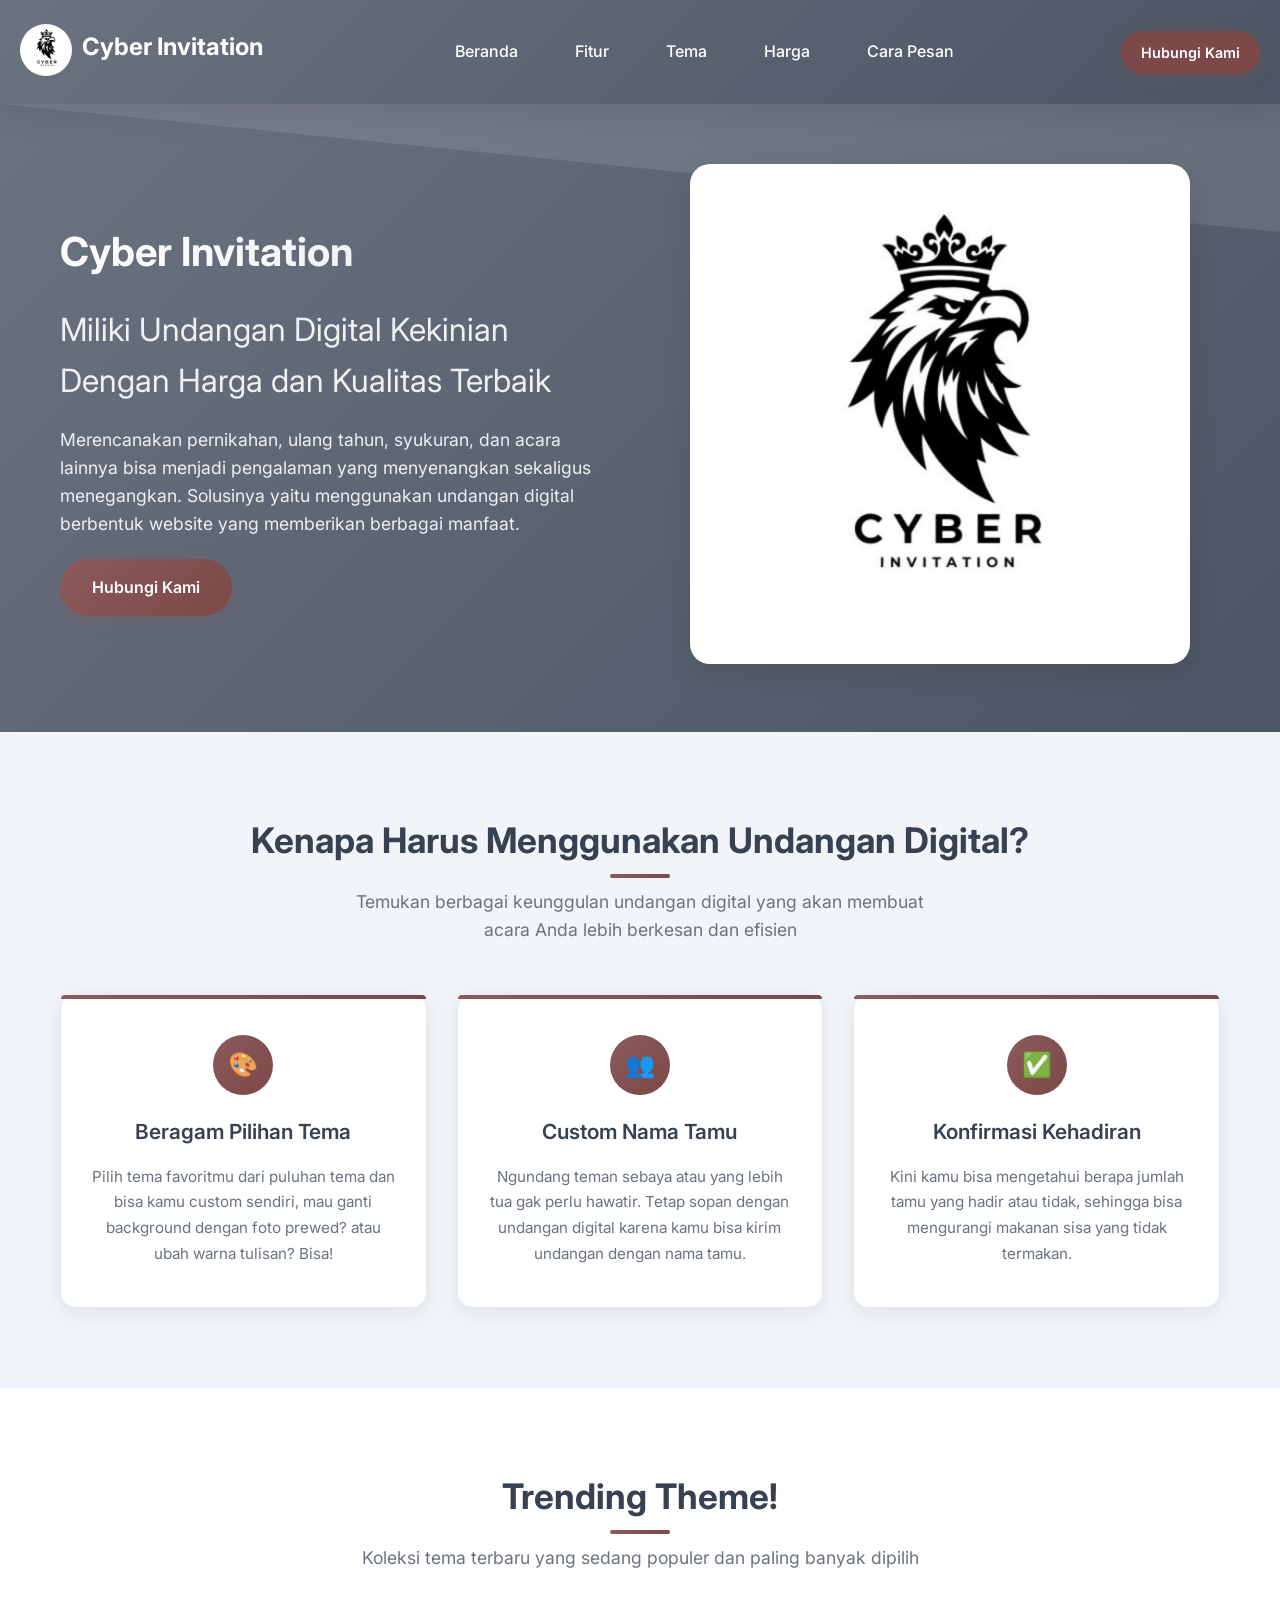
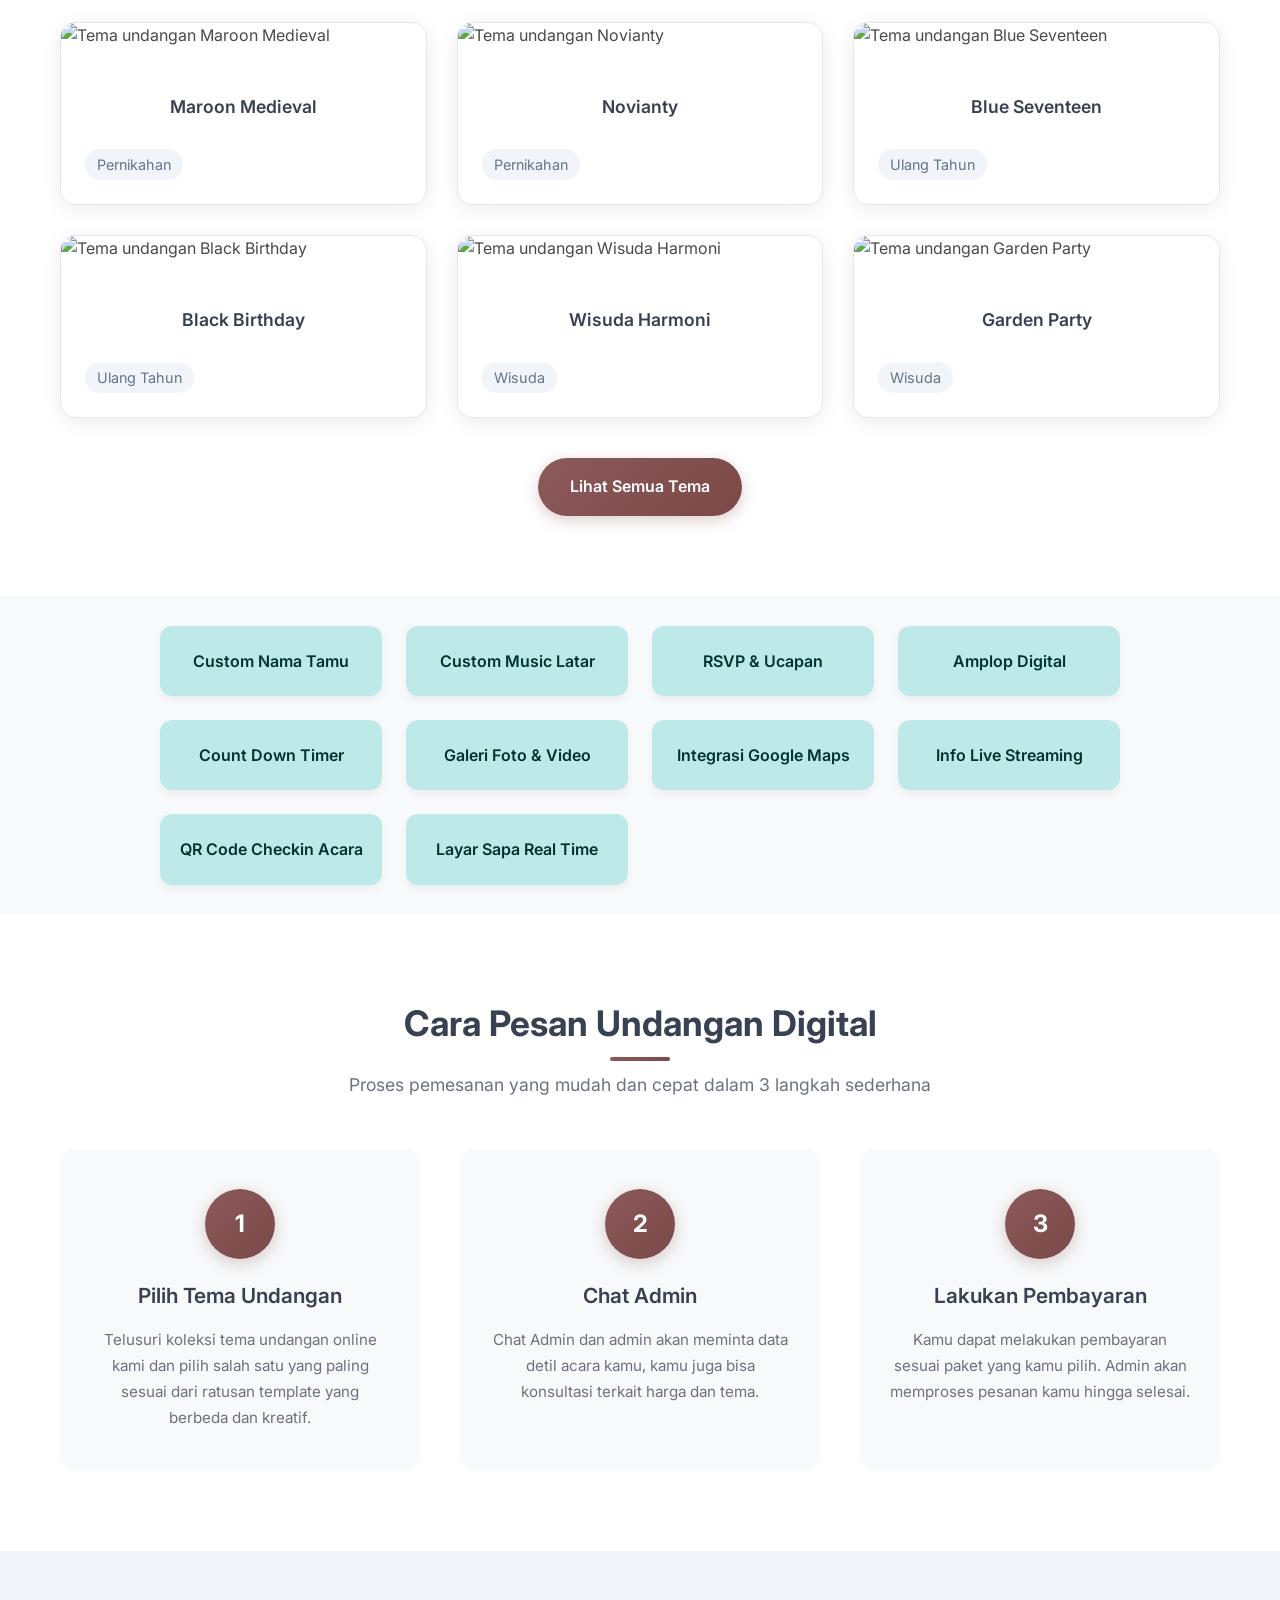
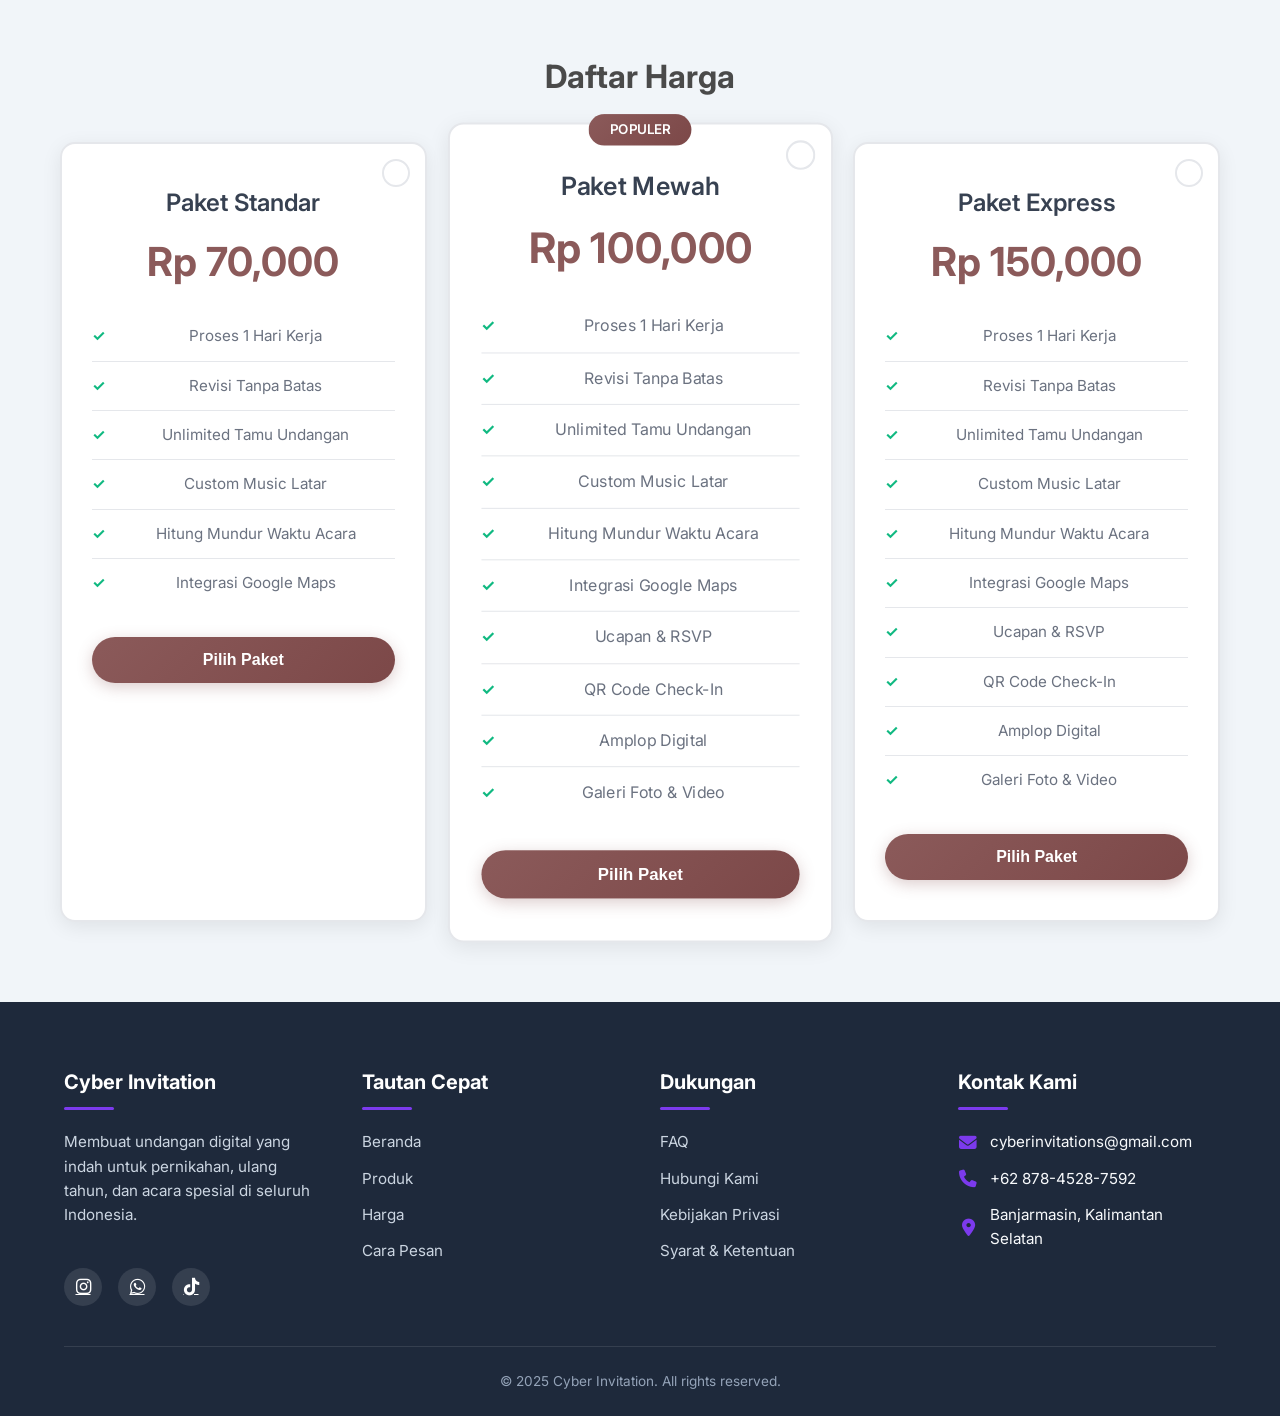
==== commit d218f70d: "Price Update" ====
--- a/index.html
+++ b/index.html
@@ -324,7 +324,7 @@
                 </div>
                 <div class="pricing-card" data-package="express">
                     <h3>Paket Express</h3>
-                    <div class="price">Rp 125,000</div>
+                    <div class="price">Rp 150,000</div>
                     <ul class="pricing-features">
                         <li>Proses 1 Hari Kerja</li>
                         <li>Revisi Tanpa Batas</li>
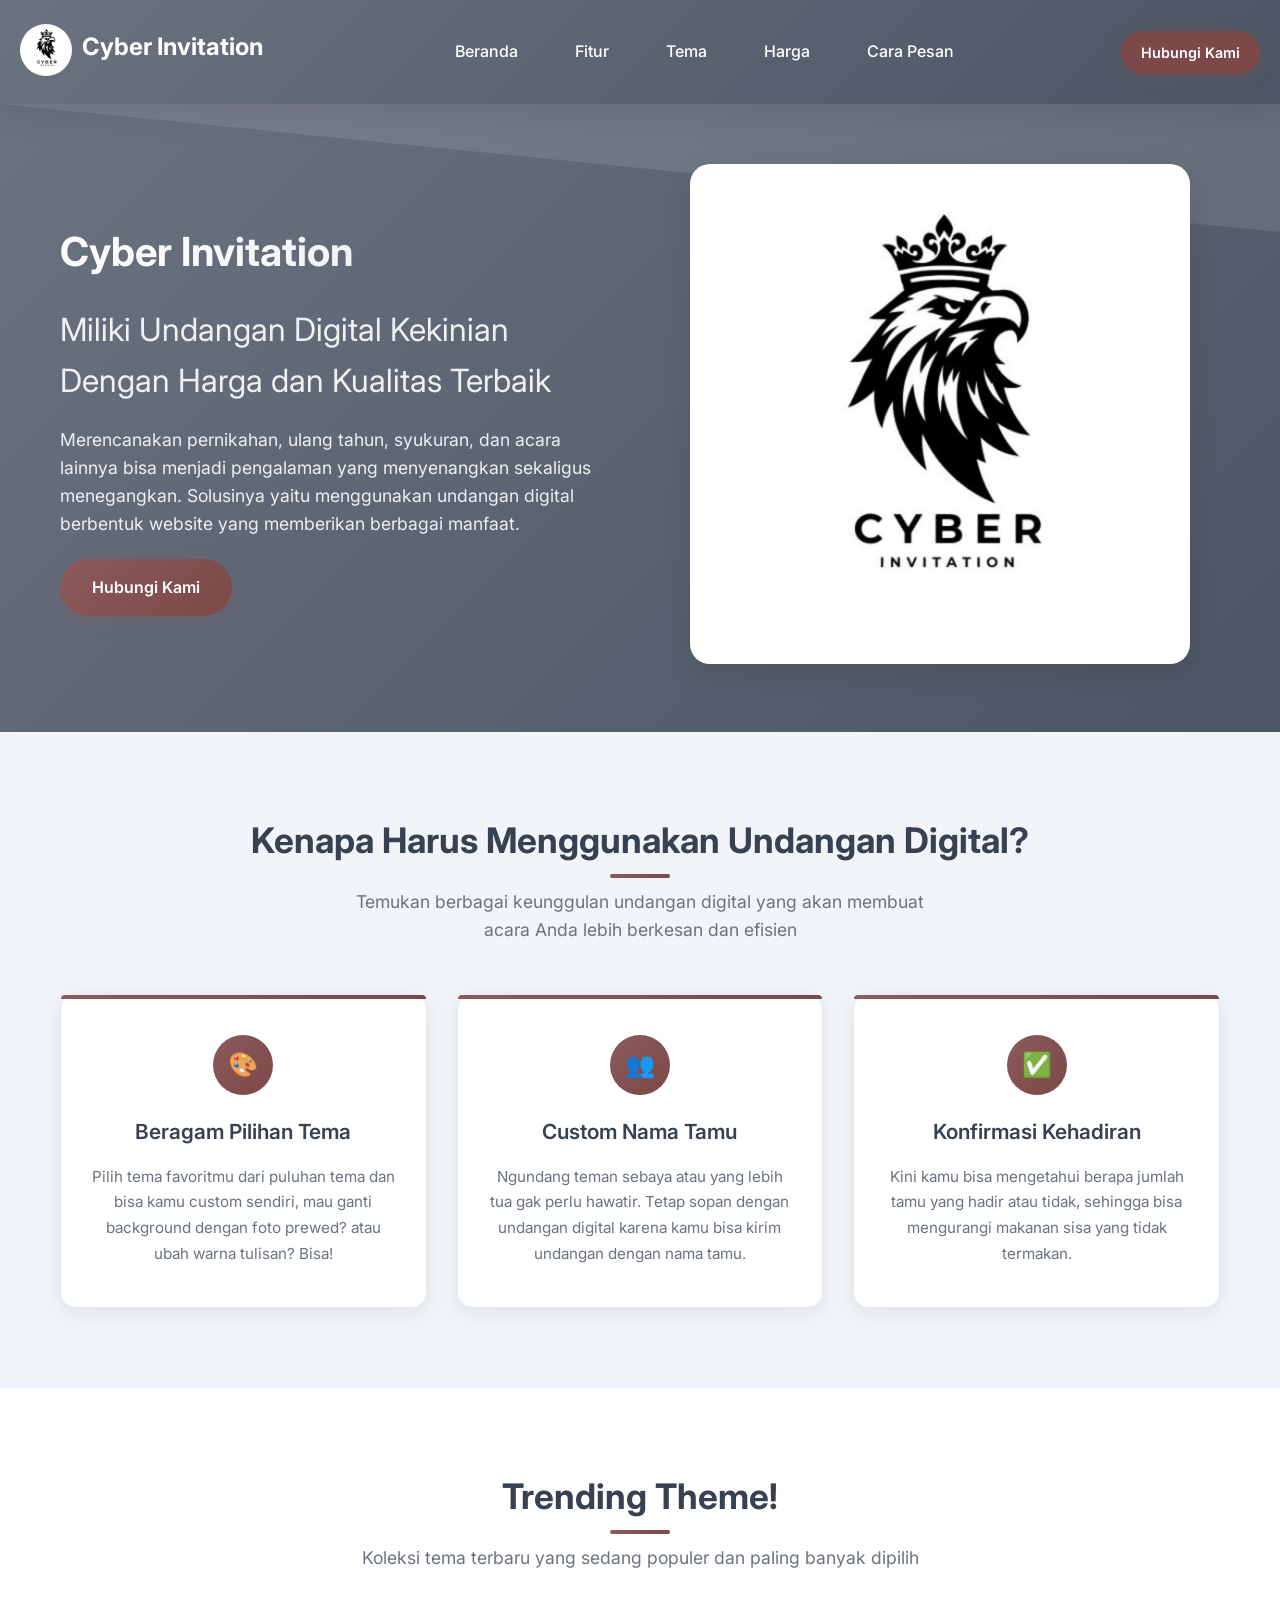
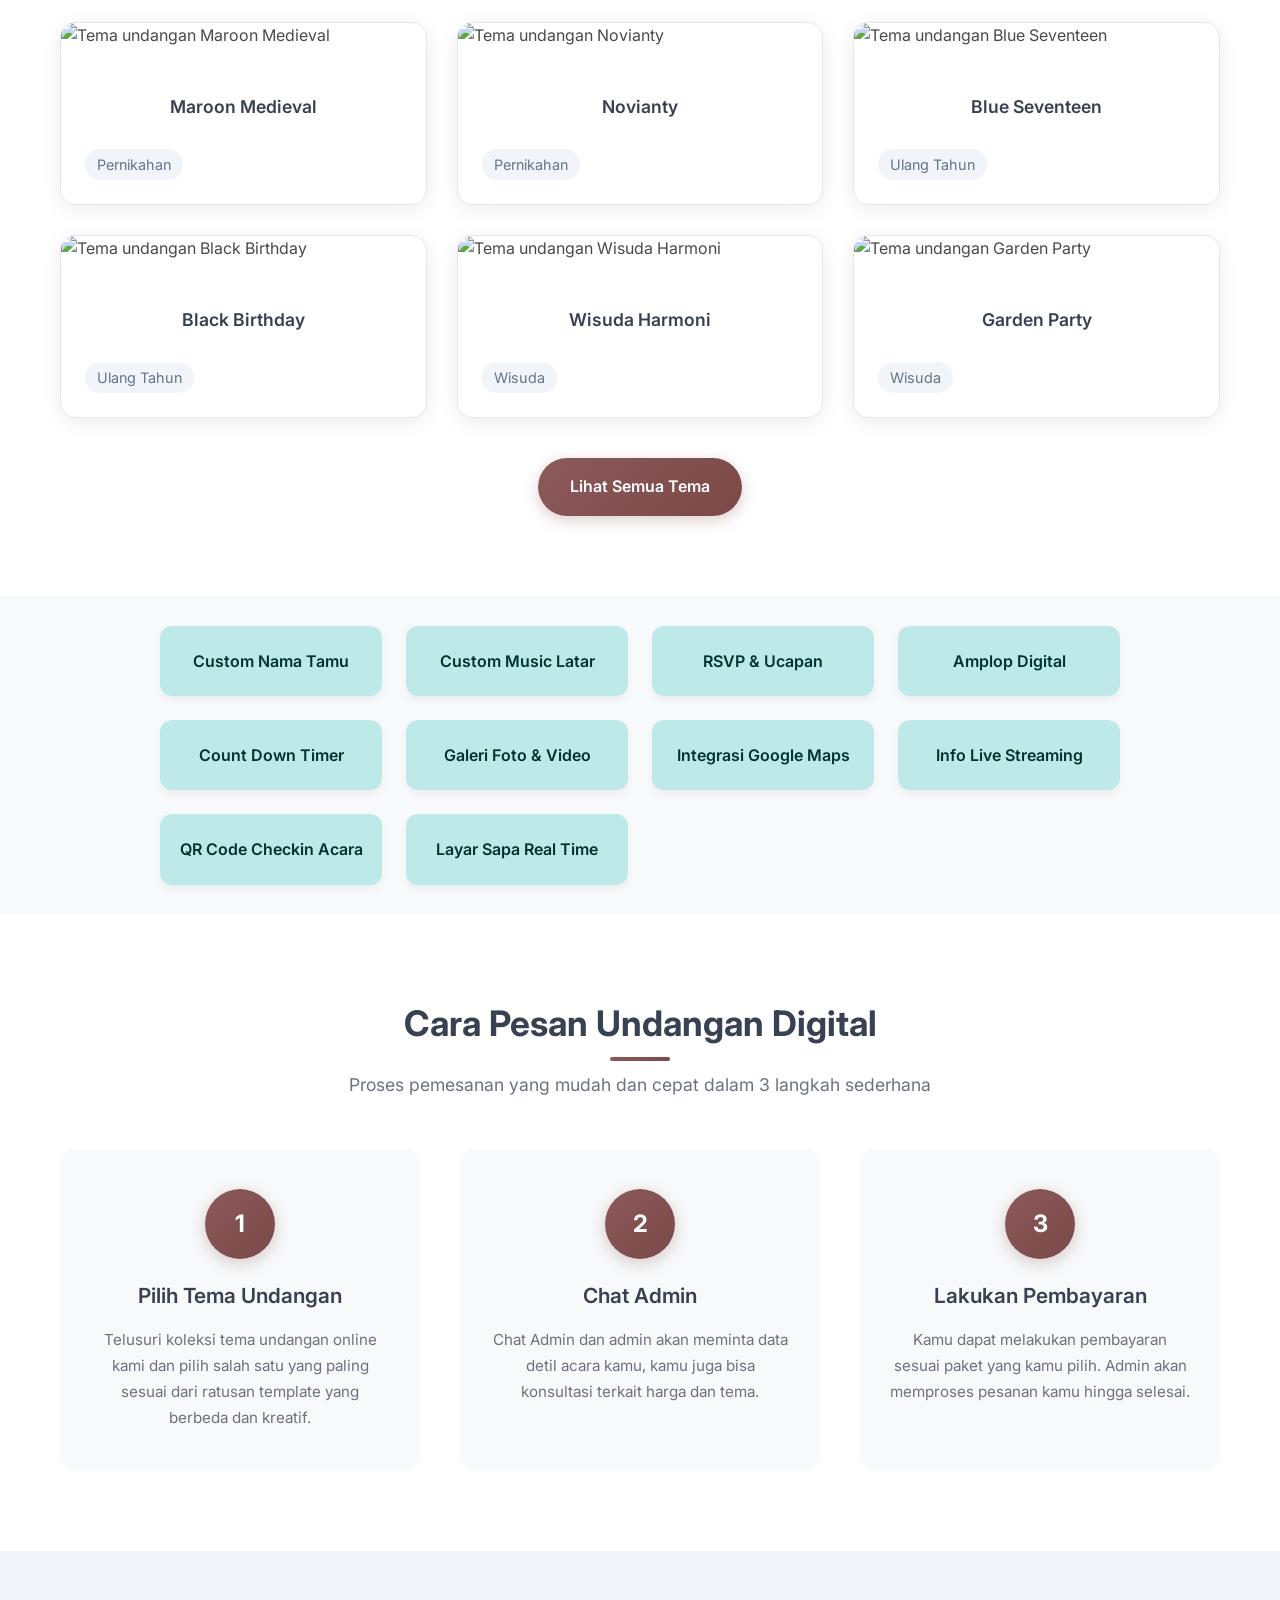
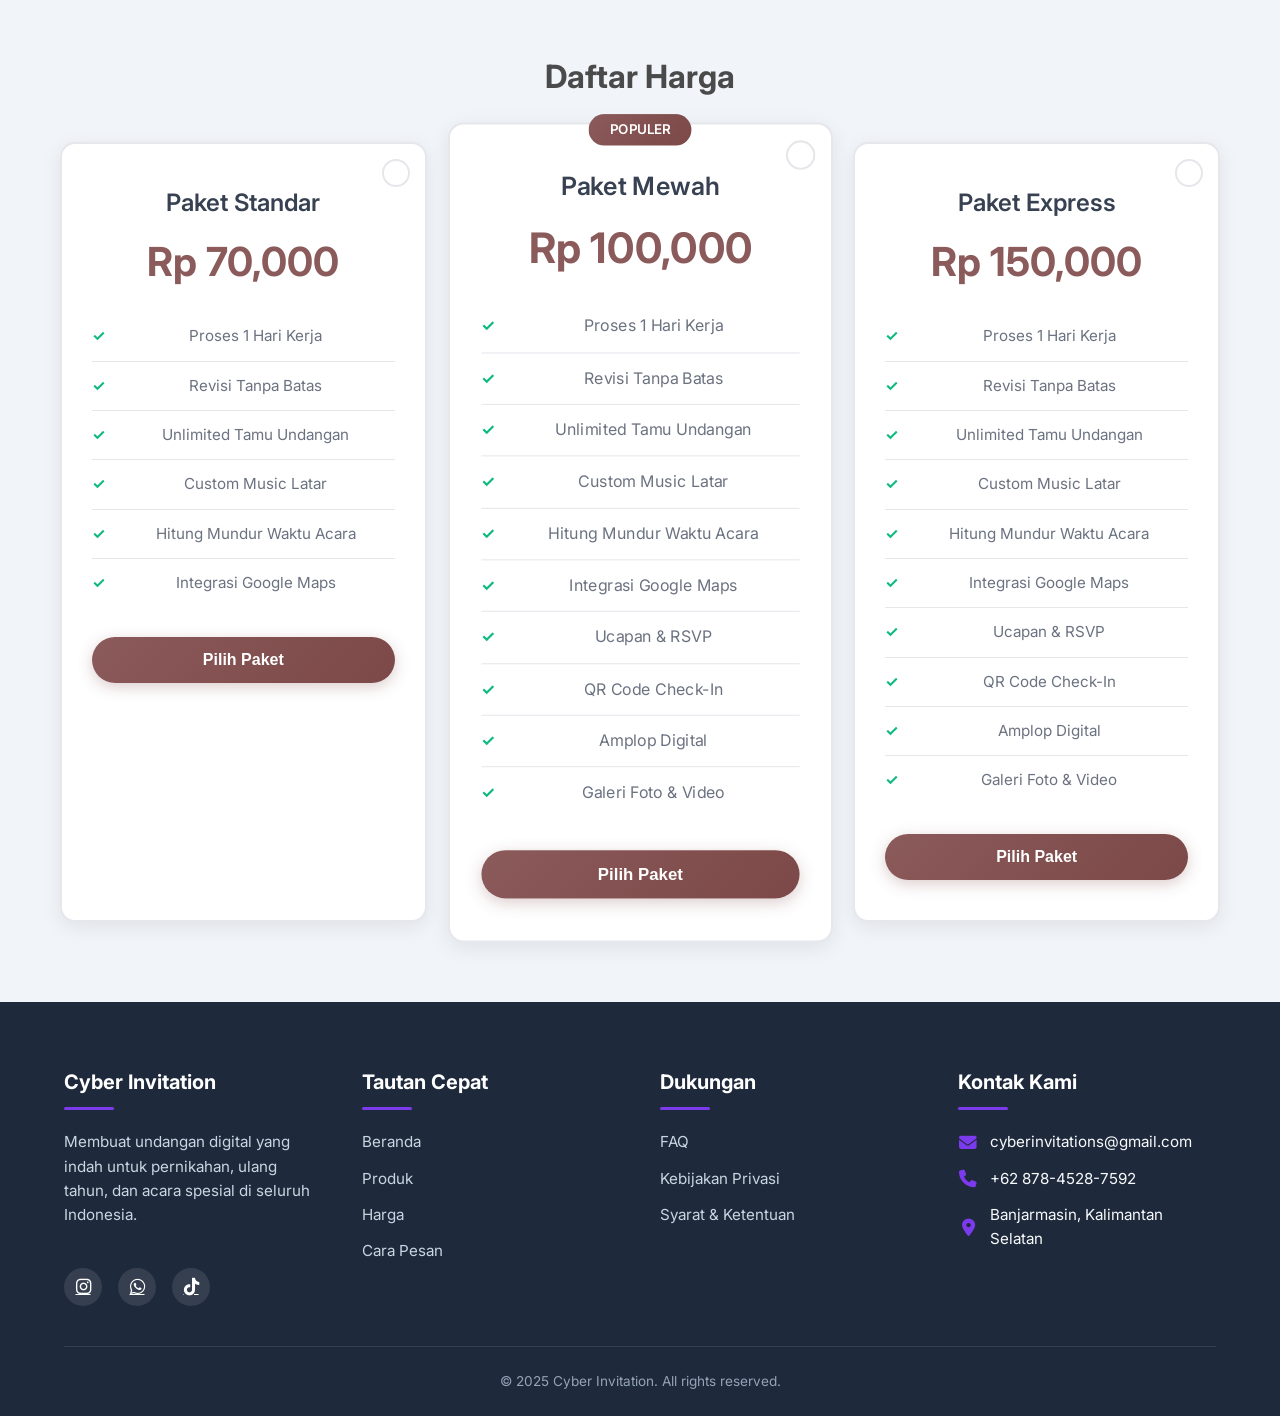
==== commit c53115b0: "Popup Update" ====
--- a/index.html
+++ b/index.html
@@ -1,11 +1,14 @@
 <!DOCTYPE html>
 <html lang="id">
+
 <head>
     <meta charset="UTF-8">
     <meta name="viewport" content="width=device-width, initial-scale=1.0">
     <title>Cyber Invitation - Undangan Digital Website Terbaik</title>
-    <meta name="description" content="Buat undangan digital kekinian dengan harga terjangkau. Fitur lengkap: custom nama tamu, tema beragam, RSVP, amplop digital, dan banyak lagi.">
-    <meta name="keywords" content="undangan digital, undangan online, wedding invitation, undangan pernikahan, cyber invitation">
+    <meta name="description"
+        content="Buat undangan digital kekinian dengan harga terjangkau. Fitur lengkap: custom nama tamu, tema beragam, RSVP, amplop digital, dan banyak lagi.">
+    <meta name="keywords"
+        content="undangan digital, undangan online, wedding invitation, undangan pernikahan, cyber invitation">
     <script src="https://unpkg.com/lucide@latest"></script>
     <link rel="stylesheet" href="https://cdnjs.cloudflare.com/ajax/libs/font-awesome/6.4.0/css/all.min.css">
 
@@ -21,7 +24,7 @@
     <!-- Alternatif untuk dukungan penuh -->
     <link rel="shortcut icon" href="/images/favicon.ico" type="image/x-icon">
 
-    
+
     <!-- Preconnect for better performance -->
     <link rel="preconnect" href="https://fonts.googleapis.com">
     <link rel="preconnect" href="https://fonts.gstatic.com" crossorigin>
@@ -30,11 +33,12 @@
 </head> <!-- Closing head tag added here -->
 
 <body> <!-- Body tag added here -->
-<!-- Navigation Bar -->
+    <!-- Navigation Bar -->
     <nav class="navbar" role="navigation" aria-label="Main navigation">
         <div class="navbar-container">
             <a href="/index.html" class="logo" aria-label="Cyber Invitation Home">
-                <span class="logo-icon"><img style="width: 52px; height: 52px; border-radius: 100%; margin-top: 9px;" src="/images/CyberInv.Png" alt=""></span>
+                <span class="logo-icon"><img style="width: 52px; height: 52px; border-radius: 100%; margin-top: 9px;"
+                        src="/images/CyberInv.Png" alt=""></span>
                 <span style="margin-bottom: 9px;">Cyber Invitation</span>
             </a>
 
@@ -45,11 +49,12 @@
                 <li role="none"><a href="#pricing" role="menuitem">Harga</a></li>
                 <li role="none"><a href="#how-to-order" role="menuitem">Cara Pesan</a></li>
             </ul>
-            
-            <a href="https://api.whatsapp.com/send/?phone=%2B6287845287592&text=Halo%2C%20saya%20tertarik%20dengan%20layanan%20undangan%20digital%20Cyber%20Invitation&type=phone_number&app_absent=0" class="nav-button" aria-label="Hubungi kami melalui WhatsApp">
+
+            <a href="https://api.whatsapp.com/send/?phone=%2B6287845287592&text=Halo%2C%20saya%20tertarik%20dengan%20layanan%20undangan%20digital%20Cyber%20Invitation&type=phone_number&app_absent=0"
+                class="nav-button" aria-label="Hubungi kami melalui WhatsApp">
                 Hubungi Kami
             </a>
-            
+
             <button class="hamburger" aria-label="Toggle navigation menu" aria-expanded="false">
                 <span></span>
                 <span></span>
@@ -57,23 +62,25 @@
             </button>
         </div>
     </nav>
-    
+
     <!-- Mobile Navigation -->
     <div class="overlay"></div>
     <div class="mobile-nav">
         <button class="close-btn" aria-label="Close navigation menu">×</button>
         <ul class="mobile-nav-links" role="menu">
-             <div style="display: flex; margin-left: 10px; margin-top: 20px;" class="logo-name">
-             <img style="width: 52px; height: 52px; border-radius: 100%; margin-bottom: 14px;" src="/images/CyberInv.Png" alt="">
-             <p style="display: flex; color: white; margin-top: 10px; margin-left: 8px;">Cyber Invitations</p>
-             </div>
+            <div style="display: flex; margin-left: 10px; margin-top: 20px;" class="logo-name">
+                <img style="width: 52px; height: 52px; border-radius: 100%; margin-bottom: 14px;"
+                    src="/images/CyberInv.Png" alt="">
+                <p style="display: flex; color: white; margin-top: 10px; margin-left: 8px;">Cyber Invitations</p>
+            </div>
             <li role="none"><a href="index.html#home" role="menuitem">Beranda</a></li>
             <li role="none"><a href="index.html#features" role="menuitem">Fitur</a></li>
             <li role="none"><a href="index.html#themes" role="menuitem">Tema</a></li>
             <li role="none"><a href="index.html#pricing" role="menuitem">Harga</a></li>
             <li role="none"><a href="index.html#how-to-order" role="menuitem">Cara Pesan</a></li>
             <li role="none">
-                <a href="https://api.whatsapp.com/send/?phone=%2B6287845287592&text=Halo%2C%20saya%20tertarik%20dengan%20layanan%20undangan%20digital%20Cyber%20Invitation&type=phone_number&app_absent=0" class="nav-button" role="menuitem">
+                <a href="https://api.whatsapp.com/send/?phone=%2B6287845287592&text=Halo%2C%20saya%20tertarik%20dengan%20layanan%20undangan%20digital%20Cyber%20Invitation&type=phone_number&app_absent=0"
+                    class="nav-button" role="menuitem">
                     Hubungi Kami
                 </a>
             </li>
@@ -87,13 +94,17 @@
                 <div class="header-text loading">
                     <h1>Cyber Invitation</h1>
                     <p style="font-size: 32px;">Miliki Undangan Digital Kekinian Dengan Harga dan Kualitas Terbaik</p>
-                    <p>Merencanakan pernikahan, ulang tahun, syukuran, dan acara lainnya bisa menjadi pengalaman yang menyenangkan sekaligus menegangkan. Solusinya yaitu menggunakan undangan digital berbentuk website yang memberikan berbagai manfaat.</p>
-                    <a href="https://api.whatsapp.com/send/?phone=%2B6287845287592&text=Halo%2C%20saya%20tertarik%20dengan%20layanan%20undangan%20digital%20Cyber%20Invitation&type=phone_number&app_absent=0" class="cta-button" aria-label="Hubungi kami melalui WhatsApp">
+                    <p>Merencanakan pernikahan, ulang tahun, syukuran, dan acara lainnya bisa menjadi pengalaman yang
+                        menyenangkan sekaligus menegangkan. Solusinya yaitu menggunakan undangan digital berbentuk
+                        website yang memberikan berbagai manfaat.</p>
+                    <a href="https://api.whatsapp.com/send/?phone=%2B6287845287592&text=Halo%2C%20saya%20tertarik%20dengan%20layanan%20undangan%20digital%20Cyber%20Invitation&type=phone_number&app_absent=0"
+                        class="cta-button" aria-label="Hubungi kami melalui WhatsApp">
                         Hubungi Kami
                     </a>
                 </div>
                 <div class="header-image loading">
-                    <img src="/images/CyberInv.Png" alt="Contoh undangan digital Cyber Invitation yang elegan dan modern" width="500" height="600">
+                    <img src="/images/CyberInv.Png"
+                        alt="Contoh undangan digital Cyber Invitation yang elegan dan modern" width="500" height="600">
                 </div>
             </div>
         </div>
@@ -103,22 +114,26 @@
     <section class="features" aria-labelledby="features-title" id="features">
         <div class="container">
             <h2 id="features-title" class="section-title">Kenapa Harus Menggunakan Undangan Digital?</h2>
-            <p class="section-subtitle">Temukan berbagai keunggulan undangan digital yang akan membuat acara Anda lebih berkesan dan efisien</p>
+            <p class="section-subtitle">Temukan berbagai keunggulan undangan digital yang akan membuat acara Anda lebih
+                berkesan dan efisien</p>
             <div class="features-grid">
                 <article class="feature-card loading">
                     <div class="feature-icon" aria-hidden="true">🎨</div>
                     <h3>Beragam Pilihan Tema</h3>
-                    <p>Pilih tema favoritmu dari puluhan tema dan bisa kamu custom sendiri, mau ganti background dengan foto prewed? atau ubah warna tulisan? Bisa!</p>
+                    <p>Pilih tema favoritmu dari puluhan tema dan bisa kamu custom sendiri, mau ganti background dengan
+                        foto prewed? atau ubah warna tulisan? Bisa!</p>
                 </article>
                 <article class="feature-card loading">
                     <div class="feature-icon" aria-hidden="true">👥</div>
                     <h3>Custom Nama Tamu</h3>
-                    <p>Ngundang teman sebaya atau yang lebih tua gak perlu hawatir. Tetap sopan dengan undangan digital karena kamu bisa kirim undangan dengan nama tamu.</p>
+                    <p>Ngundang teman sebaya atau yang lebih tua gak perlu hawatir. Tetap sopan dengan undangan digital
+                        karena kamu bisa kirim undangan dengan nama tamu.</p>
                 </article>
                 <article class="feature-card loading">
                     <div class="feature-icon" aria-hidden="true">✅</div>
                     <h3>Konfirmasi Kehadiran</h3>
-                    <p>Kini kamu bisa mengetahui berapa jumlah tamu yang hadir atau tidak, sehingga bisa mengurangi makanan sisa yang tidak termakan.</p>
+                    <p>Kini kamu bisa mengetahui berapa jumlah tamu yang hadir atau tidak, sehingga bisa mengurangi
+                        makanan sisa yang tidak termakan.</p>
                 </article>
             </div>
         </div>
@@ -131,7 +146,8 @@
             <p class="section-subtitle">Koleksi tema terbaru yang sedang populer dan paling banyak dipilih</p>
             <div class="theme-grid">
                 <article class="theme-card loading">
-                    <img src="https://kuladigital.webinvit.id/themes/maroon-medieval/maroon-medieval.jpg" alt="Tema undangan Maroon Medieval" class="theme-image" width="300" height="200" loading="lazy">
+                    <img src="https://kuladigital.webinvit.id/themes/maroon-medieval/maroon-medieval.jpg"
+                        alt="Tema undangan Maroon Medieval" class="theme-image" width="300" height="200" loading="lazy">
                     <div class="theme-info">
                         <h3 class="theme-name">Maroon Medieval</h3>
                         <p class="theme-category">Pernikahan</p>
@@ -139,12 +155,14 @@
                     <div class="theme-overlay">
                         <div class="theme-overlay-content">
                             <h3>Maroon Medieval</h3>
-                            <a href="https://kuladigital.webinvit.id/preview/maroon-medieval" class="view-demo-btn">Lihat Demo</a>
+                            <a href="https://kuladigital.webinvit.id/preview/maroon-medieval"
+                                class="view-demo-btn">Lihat Demo</a>
                         </div>
                     </div>
                 </article>
                 <article class="theme-card loading">
-                    <img src="https://kuladigital.webinvit.id/themes/novianty/novianty.webp" alt="Tema undangan Novianty" class="theme-image" width="300" height="200" loading="lazy">
+                    <img src="https://kuladigital.webinvit.id/themes/novianty/novianty.webp"
+                        alt="Tema undangan Novianty" class="theme-image" width="300" height="200" loading="lazy">
                     <div class="theme-info">
                         <h3 class="theme-name">Novianty</h3>
                         <p class="theme-category">Pernikahan</p>
@@ -152,65 +170,74 @@
                     <div class="theme-overlay">
                         <div class="theme-overlay-content">
                             <h3>Novianty</h3>
-                            <a href="https://kuladigital.webinvit.id/preview/novianty" class="view-demo-btn">Lihat Demo</a>
+                            <a href="https://kuladigital.webinvit.id/preview/novianty" class="view-demo-btn">Lihat
+                                Demo</a>
                         </div>
                     </div>
                 </article>
                 <article class="theme-card loading">
-                    <img src="https://kuladigital.webinvit.id/themes/blue-seventeen/blue-seventeen.jpg" alt="Tema undangan Blue Seventeen" class="theme-image" width="300" height="200" loading="lazy">
-                        <div class="theme-info">
-                            <h3 class="theme-name">Blue Seventeen</h3>
-                            <p class="theme-category">Ulang Tahun</p>
+                    <img src="https://kuladigital.webinvit.id/themes/blue-seventeen/blue-seventeen.jpg"
+                        alt="Tema undangan Blue Seventeen" class="theme-image" width="300" height="200" loading="lazy">
+                    <div class="theme-info">
+                        <h3 class="theme-name">Blue Seventeen</h3>
+                        <p class="theme-category">Ulang Tahun</p>
+                    </div>
+                    <div class="theme-overlay">
+                        <div class="theme-overlay-content">
+                            <h3>Blue Seventeen</h3>
+                            <a href="https://kuladigital.webinvit.id/preview/blue-seventeen" class="view-demo-btn">Lihat
+                                Demo</a>
                         </div>
-                        <div class="theme-overlay">
-                            <div class="theme-overlay-content">
-                                <h3>Blue Seventeen</h3>
-                                <a href="https://kuladigital.webinvit.id/preview/blue-seventeen" class="view-demo-btn">Lihat Demo</a>
-                            </div>
-                        </div>
+                    </div>
                 </article>
                 <article class="theme-card loading">
-                    <img src="https://kuladigital.webinvit.id/themes/black-birthday/black-birthday.webp" alt="Tema undangan Black Birthday" class="theme-image" width="300" height="200" loading="lazy">
+                    <img src="https://kuladigital.webinvit.id/themes/black-birthday/black-birthday.webp"
+                        alt="Tema undangan Black Birthday" class="theme-image" width="300" height="200" loading="lazy">
                     <div class="theme-info">
                         <h3 class="theme-name">Black Birthday</h3>
                         <p class="theme-category">Ulang Tahun</p>
                     </div>
                     <div class="theme-overlay">
-        <div class="theme-overlay-content">
-            <h3>Black Birthday</h3>
-            <a href="https://kuladigital.webinvit.id/preview/black-birthday" class="view-demo-btn">Lihat Demo</a>
-        </div>
-    </div>
+                        <div class="theme-overlay-content">
+                            <h3>Black Birthday</h3>
+                            <a href="https://kuladigital.webinvit.id/preview/black-birthday" class="view-demo-btn">Lihat
+                                Demo</a>
+                        </div>
+                    </div>
 
                 </article>
                 <article class="theme-card loading">
-                     <img src="https://kuladigital.webinvit.id/themes/wisuda-harmoni/wisuda-harmoni.jpg" alt="Tema undangan Wisuda Harmoni" class="theme-image" width="300" height="200" loading="lazy">
-                        <div class="theme-info">
-                            <h3 class="theme-name">Wisuda Harmoni</h3>
-                            <p class="theme-category">Wisuda</p>
+                    <img src="https://kuladigital.webinvit.id/themes/wisuda-harmoni/wisuda-harmoni.jpg"
+                        alt="Tema undangan Wisuda Harmoni" class="theme-image" width="300" height="200" loading="lazy">
+                    <div class="theme-info">
+                        <h3 class="theme-name">Wisuda Harmoni</h3>
+                        <p class="theme-category">Wisuda</p>
+                    </div>
+                    <div class="theme-overlay">
+                        <div class="theme-overlay-content">
+                            <a href="https://kuladigital.webinvit.id/preview/wisuda-harmoni" class="view-demo-btn">Lihat
+                                Demo</a>
+                            <h3>Wisuda Harmoni</h3>
                         </div>
-                            <div class="theme-overlay">
-                            <div class="theme-overlay-content">
-                                <a href="https://kuladigital.webinvit.id/preview/wisuda-harmoni" class="view-demo-btn">Lihat Demo</a>
-                                <h3>Wisuda Harmoni</h3>
-                            </div>
+                    </div>
+                </article>
+                <article class="theme-card loading">
+                    <img src="https://kuladigital.webinvit.id/themes/garden-party/garden-party.webp"
+                        alt="Tema undangan Garden Party" class="theme-image" width="300" height="200" loading="lazy">
+                    <div class="theme-info">
+                        <h3 class="theme-name">Garden Party</h3>
+                        <p class="theme-category">Wisuda</p>
+                    </div>
+                    <div class="theme-overlay">
+                        <div class="theme-overlay-content">
+                            <a href="https://kuladigital.webinvit.id/preview/garden-party" class="view-demo-btn">Lihat
+                                Demo</a>
+                            <h3>Garden Party</h3>
                         </div>
-                </article>
-                <article class="theme-card loading">
-                    <img src="https://kuladigital.webinvit.id/themes/garden-party/garden-party.webp" alt="Tema undangan Garden Party" class="theme-image" width="300" height="200" loading="lazy">
-                        <div class="theme-info">
-                            <h3 class="theme-name">Garden Party</h3>
-                            <p class="theme-category">Wisuda</p>
-                        </div>
-                            <div class="theme-overlay">
-                            <div class="theme-overlay-content">
-                                <a href="https://kuladigital.webinvit.id/preview/garden-party" class="view-demo-btn">Lihat Demo</a>
-                                <h3>Garden Party</h3>
-                            </div>
-                        </div>
-                </article>
-            </div>
-        <div style="text-align: center; margin-top: 40px;">
+                    </div>
+                </article>
+            </div>
+            <div style="text-align: center; margin-top: 40px;">
                 <a href="/tema/tema.html" class="cta-button" aria-label="Lihat semua tema undangan digital">
                     Lihat Semua Tema
                 </a>
@@ -219,48 +246,48 @@
     </section>
 
     <!-- Complete Features -->
-     <div class="fitur-container">
-    <div class="fitur-item">
-      <i data-lucide="contact"></i>
-      <p>Custom Nama Tamu</p>
+    <div class="fitur-container">
+        <div class="fitur-item">
+            <i data-lucide="contact"></i>
+            <p>Custom Nama Tamu</p>
+        </div>
+        <div class="fitur-item">
+            <i data-lucide="music"></i>
+            <p>Custom Music Latar</p>
+        </div>
+        <div class="fitur-item">
+            <i data-lucide="message-square-text"></i>
+            <p>RSVP & Ucapan</p>
+        </div>
+        <div class="fitur-item">
+            <i data-lucide="wallet-cards"></i>
+            <p>Amplop Digital</p>
+        </div>
+        <div class="fitur-item">
+            <i data-lucide="clock"></i>
+            <p>Count Down Timer</p>
+        </div>
+        <div class="fitur-item">
+            <i data-lucide="image"></i>
+            <p>Galeri Foto & Video</p>
+        </div>
+        <div class="fitur-item">
+            <i data-lucide="map-pin"></i>
+            <p>Integrasi Google Maps</p>
+        </div>
+        <div class="fitur-item">
+            <i data-lucide="play-circle"></i>
+            <p>Info Live Streaming</p>
+        </div>
+        <div class="fitur-item">
+            <i data-lucide="qr-code"></i>
+            <p>QR Code Checkin Acara</p>
+        </div>
+        <div class="fitur-item">
+            <i data-lucide="rss"></i>
+            <p>Layar Sapa Real Time</p>
+        </div>
     </div>
-    <div class="fitur-item">
-      <i data-lucide="music"></i>
-      <p>Custom Music Latar</p>
-    </div>
-    <div class="fitur-item">
-      <i data-lucide="message-square-text"></i>
-      <p>RSVP & Ucapan</p>
-    </div>
-    <div class="fitur-item">
-      <i data-lucide="wallet-cards"></i>
-      <p>Amplop Digital</p>
-    </div>
-    <div class="fitur-item">
-      <i data-lucide="clock"></i>
-      <p>Count Down Timer</p>
-    </div>
-    <div class="fitur-item">
-      <i data-lucide="image"></i>
-      <p>Galeri Foto & Video</p>
-    </div>
-    <div class="fitur-item">
-      <i data-lucide="map-pin"></i>
-      <p>Integrasi Google Maps</p>
-    </div>
-    <div class="fitur-item">
-      <i data-lucide="play-circle"></i>
-      <p>Info Live Streaming</p>
-    </div>
-    <div class="fitur-item">
-      <i data-lucide="qr-code"></i>
-      <p>QR Code Checkin Acara</p>
-    </div>
-    <div class="fitur-item">
-      <i data-lucide="rss"></i>
-      <p>Layar Sapa Real Time</p>
-    </div>
-  </div>
 
     <!-- How to Order -->
     <section class="how-to-order" aria-labelledby="how-to-order-title" id="how-to-order">
@@ -271,24 +298,27 @@
                 <article class="step loading">
                     <div class="step-number" aria-hidden="true">1</div>
                     <h3>Pilih Tema Undangan</h3>
-                    <p>Telusuri koleksi tema undangan online kami dan pilih salah satu yang paling sesuai dari ratusan template yang berbeda dan kreatif.</p>
+                    <p>Telusuri koleksi tema undangan online kami dan pilih salah satu yang paling sesuai dari ratusan
+                        template yang berbeda dan kreatif.</p>
                 </article>
                 <article class="step loading">
                     <div class="step-number" aria-hidden="true">2</div>
                     <h3>Chat Admin</h3>
-                    <p>Chat Admin dan admin akan meminta data detil acara kamu, kamu juga bisa konsultasi terkait harga dan tema.</p>
+                    <p>Chat Admin dan admin akan meminta data detil acara kamu, kamu juga bisa konsultasi terkait harga
+                        dan tema.</p>
                 </article>
                 <article class="step loading">
                     <div class="step-number" aria-hidden="true">3</div>
                     <h3>Lakukan Pembayaran</h3>
-                    <p>Kamu dapat melakukan pembayaran sesuai paket yang kamu pilih. Admin akan memproses pesanan kamu hingga selesai.</p>
+                    <p>Kamu dapat melakukan pembayaran sesuai paket yang kamu pilih. Admin akan memproses pesanan kamu
+                        hingga selesai.</p>
                 </article>
             </div>
         </div>
     </section>
 
     <!-- Pricing -->
-   <section class="pricing" id="pricing">
+    <section class="pricing" id="pricing">
         <div class="container">
             <h2 class="pricing-title">Daftar Harga</h2>
             <div class="pricing-grid">
@@ -344,57 +374,165 @@
     </section>
 
     <!-- Footer -->
-     <footer>
-    <div class="container">
-        <div class="footer-grid">
-            <div class="footer-col">
-                <h3>Cyber Invitation</h3>
-                <p>Membuat undangan digital yang indah untuk pernikahan, ulang tahun, dan acara spesial di seluruh Indonesia.</p>
-                <div class="social-links">
-                    <a href="https://www.instagram.com/cyber_invitation/" target="_blank" aria-label="Instagram">
-                        <i class="fab fa-instagram"></i>
-                    </a>
-                    <a href="https://wa.me/6287845287592" target="_blank" aria-label="WhatsApp">
-                        <i class="fab fa-whatsapp"></i>
-                    </a>
-                    <a href="https://www.tiktok.com/@cyber.invitation?_t=ZS-8ymUFgvVO2W&_r=1" target="_blank" aria-label="TikTok">
-                        <i class="fab fa-tiktok"></i>
-                    </a>
-                </div>
-            </div>
-            <div class="footer-col">
-                <h3>Tautan Cepat</h3>
-                <ul class="footer-links">
-                    <li><a href="#">Beranda</a></li>
-                    <li><a href="#">Produk</a></li>
-                    <li><a href="#">Harga</a></li>
-                    <li><a href="#">Cara Pesan</a></li>
-                </ul>
-            </div>
-            <div class="footer-col">
-                <h3>Dukungan</h3>
-                <ul class="footer-links">
-                    <li><a href="#">FAQ</a></li>
-                    <li><a href="#">Hubungi Kami</a></li>
-                    <li><a href="#">Kebijakan Privasi</a></li>
-                    <li><a href="#">Syarat & Ketentuan</a></li>
-                </ul>
-            </div>
-            <div class="footer-col">
-                <h3>Kontak Kami</h3>
-                <ul class="footer-links">
-                    <li><i class="fas fa-envelope"></i> cyberinvitations@gmail.com</li>
-                    <li><i class="fas fa-phone"></i> +62 878-4528-7592</li>
-                    <li><i class="fas fa-map-marker-alt"></i> Banjarmasin, Kalimantan Selatan</li>
-                </ul>
-            </div>
-        </div>
-        <div class="copyright">
-            <p>&copy; <span id="current-year">2025</span> Cyber Invitation. All rights reserved.</p>
-        </div>
+    <footer>
+        <div class="container">
+            <div class="footer-grid">
+                <div class="footer-col">
+                    <h3>Cyber Invitation</h3>
+                    <p>Membuat undangan digital yang indah untuk pernikahan, ulang tahun, dan acara spesial di seluruh
+                        Indonesia.</p>
+                    <div class="social-links">
+                        <a href="https://www.instagram.com/cyber_invitation/" target="_blank" aria-label="Instagram">
+                            <i class="fab fa-instagram"></i>
+                        </a>
+                        <a href="https://wa.me/6287845287592" target="_blank" aria-label="WhatsApp">
+                            <i class="fab fa-whatsapp"></i>
+                        </a>
+                        <a href="https://www.tiktok.com/@cyber.invitation?_t=ZS-8ymUFgvVO2W&_r=1" target="_blank"
+                            aria-label="TikTok">
+                            <i class="fab fa-tiktok"></i>
+                        </a>
+                    </div>
+                </div>
+                <div class="footer-col">
+                    <h3>Tautan Cepat</h3>
+                    <ul class="footer-links">
+                        <li><a href="#">Beranda</a></li>
+                        <li><a href="#">Produk</a></li>
+                        <li><a href="#">Harga</a></li>
+                        <li><a href="#">Cara Pesan</a></li>
+                    </ul>
+                </div>
+                <div class="footer-col">
+                    <h3>Dukungan</h3>
+                    <ul class="footer-links">
+                        <li><a href="#" onclick="openModal('faq'); return false;">FAQ</a></li>
+                        <li><a href="#" onclick="openModal('privasi'); return false;">Kebijakan Privasi</a></li>
+                        <li><a href="#" onclick="openModal('syarat'); return false;">Syarat & Ketentuan</a></li>
+                    </ul>
+                </div>
+                <div class="footer-col">
+                    <h3>Kontak Kami</h3>
+                    <ul class="footer-links">
+                        <li><i class="fas fa-envelope"></i> cyberinvitations@gmail.com</li>
+                        <li><i class="fas fa-phone"></i> +62 878-4528-7592</li>
+                        <li><i class="fas fa-map-marker-alt"></i> Banjarmasin, Kalimantan Selatan</li>
+                    </ul>
+                </div>
+            </div>
+            <div class="copyright">
+                <p>&copy; <span id="current-year">2025</span> Cyber Invitation. All rights reserved.</p>
+            </div>
+        </div>
+    </footer>
+
+<!-- Modal -->
+<div id="infoModal" class="modal">
+    <div class="modal-content">
+        <span class="close" onclick="closeModal()">&times;</span>
+        <div id="modalBody"></div>
     </div>
-</footer>
+</div>
+
+<style>
+    .modal {
+        display: none;
+        position: fixed;
+        z-index: 9999;
+        padding-top: 80px;
+        left: 0;
+        top: 0;
+        width: 100%;
+        height: 100%;
+        overflow: auto;
+        background-color: rgba(0, 0, 0, 0.7);
+    }
+
+    .modal-content {
+        background-color: #1e2a38;
+        color: white;
+        margin: auto;
+        padding: 20px;
+        border-radius: 8px;
+        width: 85%;
+        max-width: 600px;
+        box-shadow: 0 5px 15px rgba(0, 0, 0, 0.4);
+        animation: fadeIn 0.3s ease-in-out;
+        max-height: 80vh;
+        overflow-y: auto;
+    }
+
+    .close {
+        color: #aaa;
+        float: right;
+        font-size: 28px;
+        cursor: pointer;
+    }
+
+    .close:hover {
+        color: white;
+    }
+
+    @keyframes fadeIn {
+        from {
+            opacity: 0;
+            transform: scale(0.95);
+        }
+        to {
+            opacity: 1;
+            transform: scale(1);
+        }
+    }
+</style>
+
+<script>
+    const modalContent = {
+        faq: `
+            <h2>FAQ</h2>
+            <p><strong>P:</strong> Bisa diakses tanpa internet?</p>
+            <p><strong>J:</strong> Tidak, memerlukan koneksi internet.</p>
+            <p><strong>P:</strong> Bisa diubah?</p>
+            <p><strong>J:</strong> Ya, hubungi kami untuk perubahan.</p>
+            <p><strong>P:</strong> Ada fitur RSVP?</p>
+            <p><strong>J:</strong> Ya, tersedia konfirmasi kehadiran dan kolom ucapan.</p>
+        `,
+        privasi: `
+            <h2>Kebijakan Privasi</h2>
+            <p>Kami mengumpulkan data seperti nama, email, dan detail acara hanya untuk pengelolaan undangan.</p>
+            <p>Data tidak dibagikan ke pihak ketiga tanpa izin Anda.</p>
+            <p>Kami menggunakan cookies untuk memudahkan navigasi.</p>
+            <p>Hubungi kami di <a href="mailto:cyberinvitations@gmail.com">cyberinvitations@gmail.com</a> untuk pertanyaan privasi.</p>
+        `,
+        syarat: `
+            <h2>Syarat & Ketentuan</h2>
+            <ol>
+                <li>Layanan: Pembuatan undangan digital berupa website.</li>
+                <li>Pembayaran: Dilakukan setelah memilih tema dan disetujui harganya.</li>
+                <li>Revisi: Gratis sampai H-2 sebelum acara.</li>
+                <li>Pembatalan: Setelah diproses tidak dapat dikembalikan.</li>
+                <li>Hak Cipta: Semua desain milik Cyber Invitation, lisensi hanya untuk penggunaan.</li>
+            </ol>
+        `
+    };
+
+    function openModal(type) {
+        document.getElementById("modalBody").innerHTML = modalContent[type];
+        document.getElementById("infoModal").style.display = "block";
+    }
+
+    function closeModal() {
+        document.getElementById("infoModal").style.display = "none";
+    }
+
+    window.onclick = function (event) {
+        if (event.target === document.getElementById("infoModal")) {
+            closeModal();
+        }
+    }
+</script>
+
 
     <script src="script.js"></script>
 </body>
-</html>
+
+</html>
--- a/styles.css
+++ b/styles.css
@@ -1375,4 +1375,4 @@
 /* Dynamic Year */
 #current-year {
     display: inline-block;
-}+}
